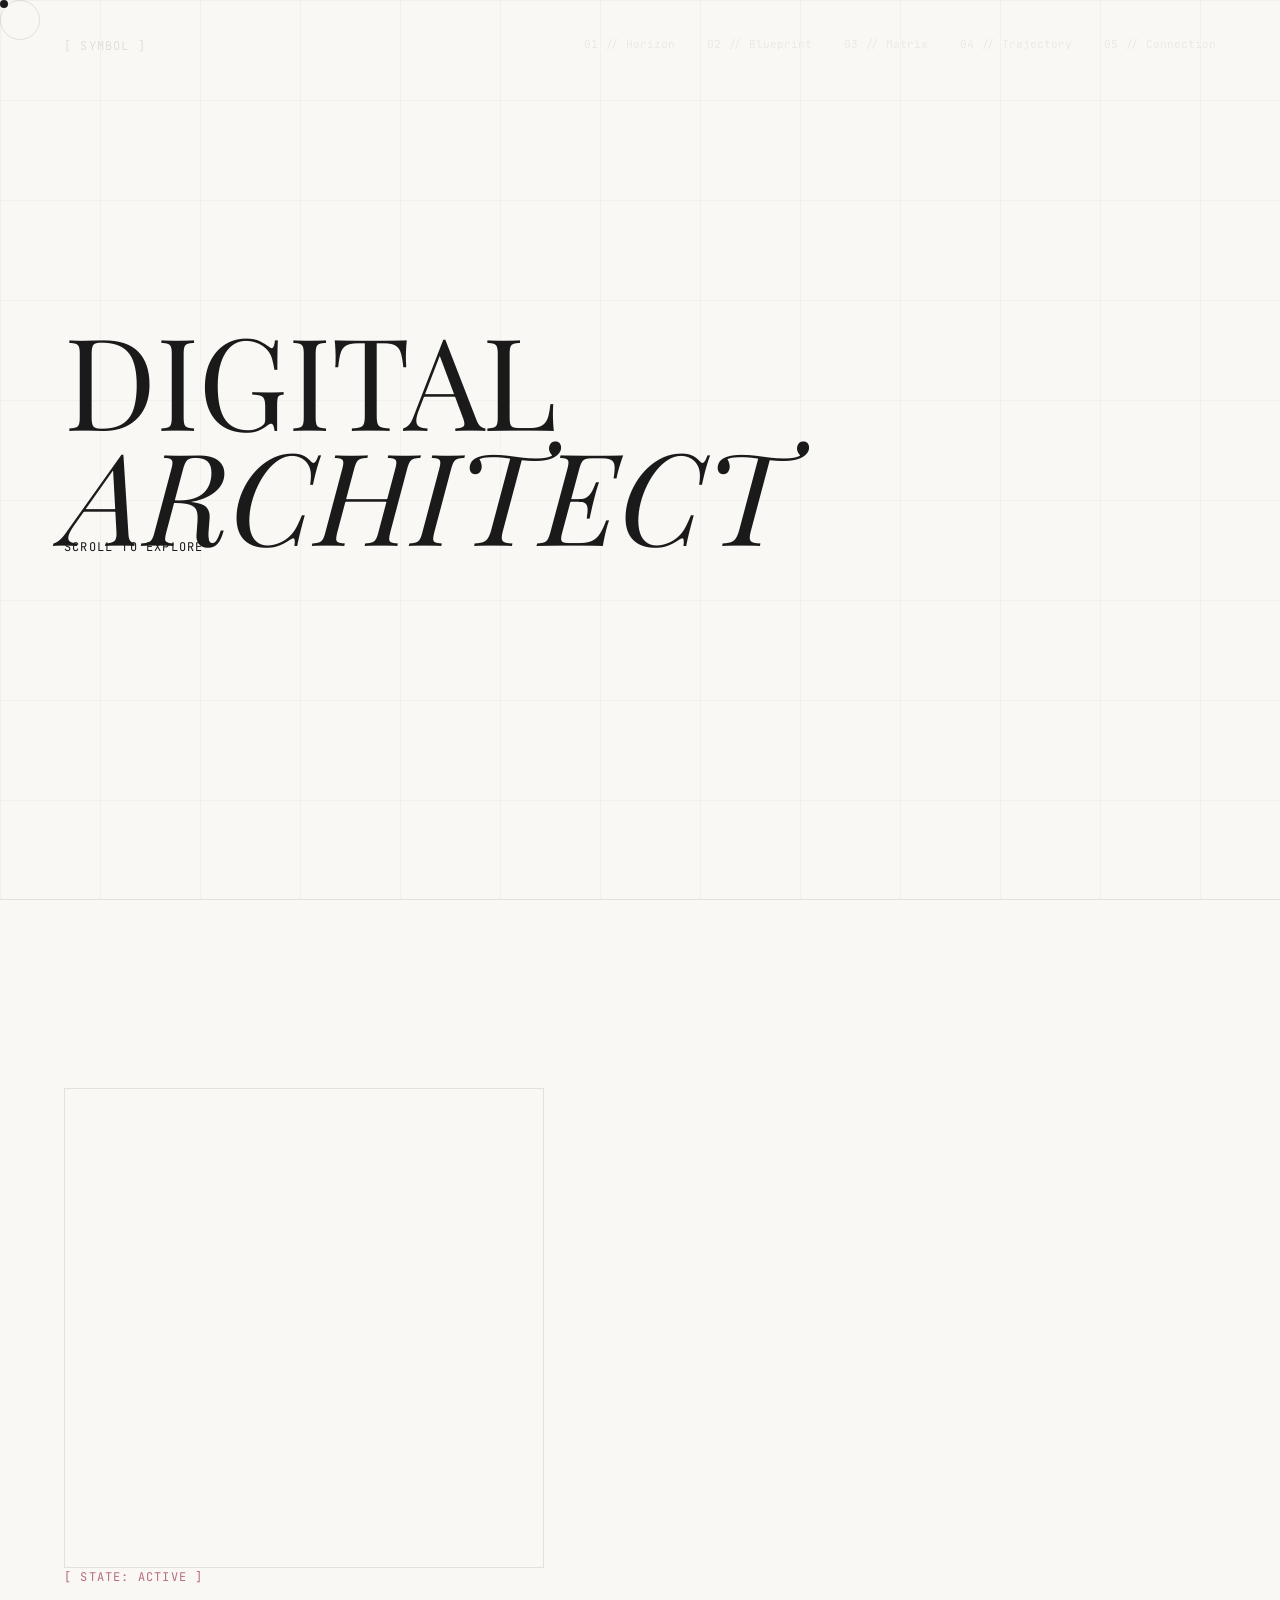
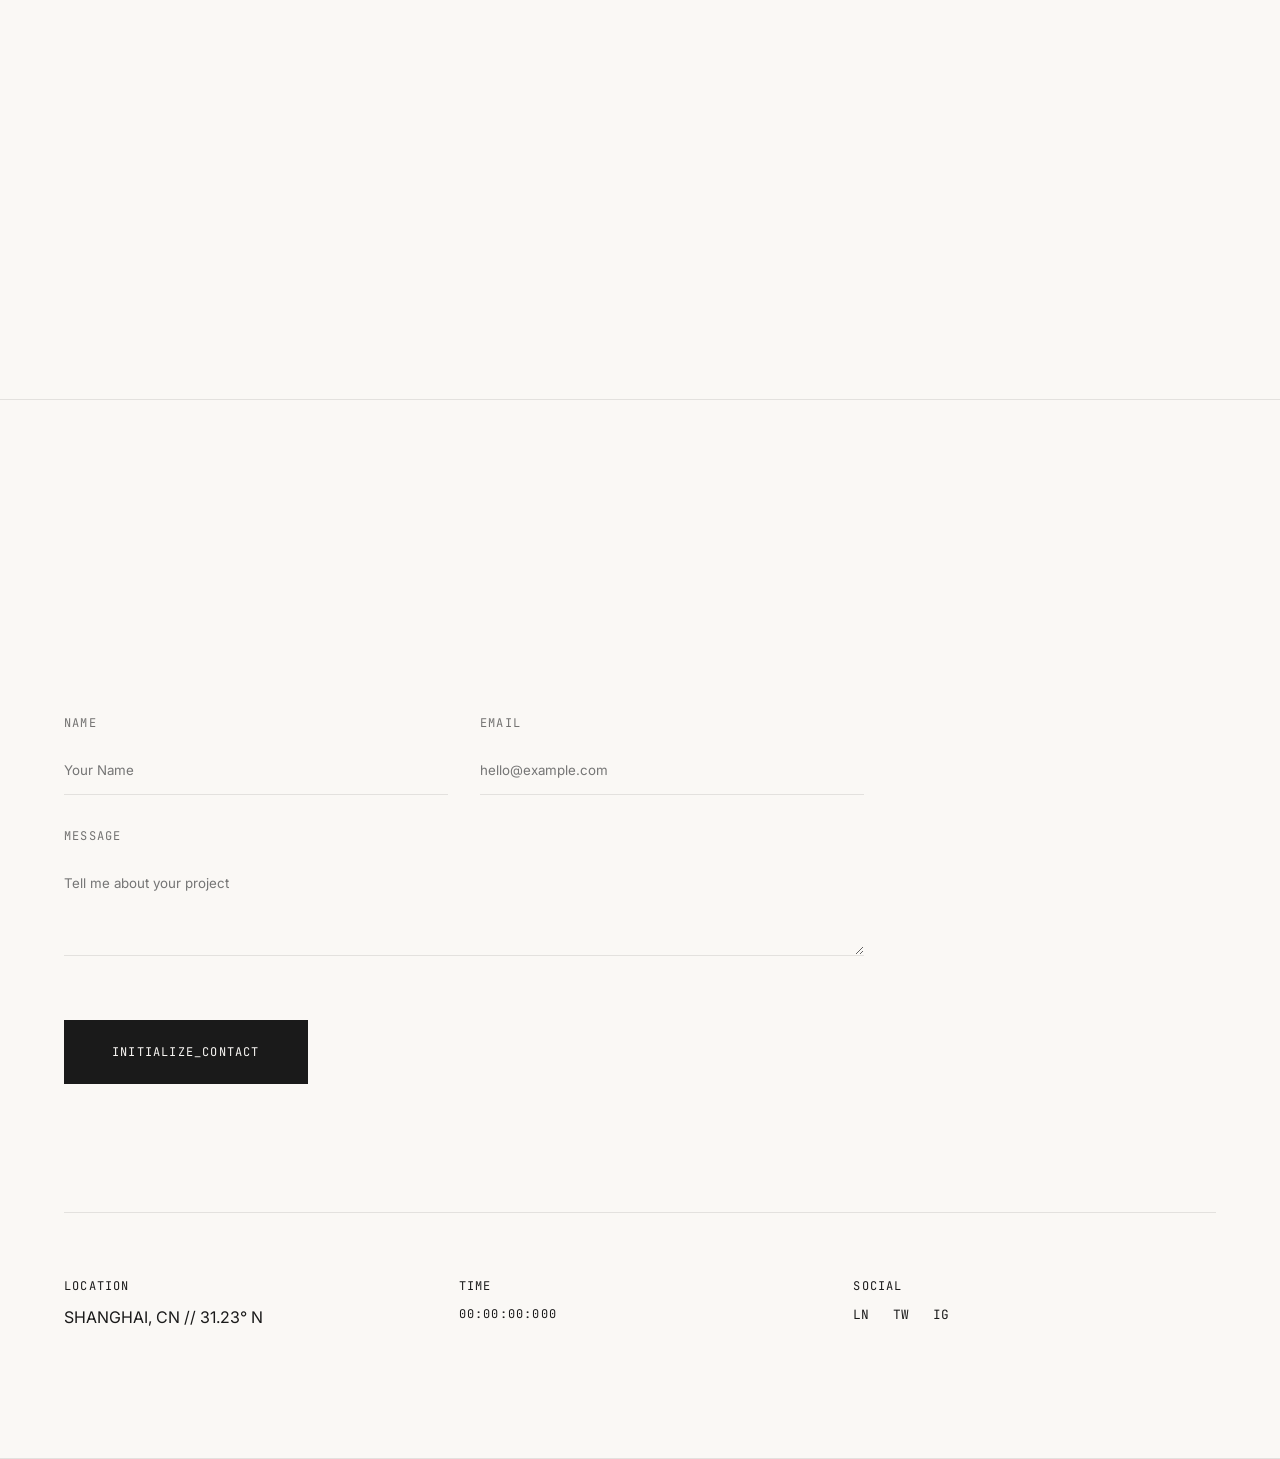
==== index.html @ 0d6e3ebe "Add files via upload" ====
<!DOCTYPE html>
<html lang="en">
<head>
    <meta charset="UTF-8">
    <meta name="viewport" content="width=device-width, initial-scale=1.0">
    <title>Personal Portfolio | Digital Product Services</title>
    <!-- Fonts -->
    <link rel="preconnect" href="https://fonts.googleapis.com">
    <link rel="preconnect" href="https://fonts.gstatic.com" crossorigin>
    <link href="https://fonts.googleapis.com/css2?family=Inter:wght@300;400&family=JetBrains+Mono:wght@300&family=Playfair+Display:ital,wght@0,400;0,700;1,400&display=swap" rel="stylesheet">
    <link rel="stylesheet" href="style.css">
</head>
<body class="loading">
    
    <!-- Custom Cursor -->
    <div class="cursor"></div>
    <div class="cursor-follower"></div>

    <!-- Noise Overlay -->
    <div class="noise"></div>

    <!-- Navigation -->
    <nav class="nav-container">
        <div class="nav-logo">
            <span class="mono">[ SYMBOL ]</span>
        </div>
        <div class="nav-links">
            <a href="#horizon" class="nav-link">01 // Horizon</a>
            <a href="#blueprint" class="nav-link">02 // Blueprint</a>
            <a href="#matrix" class="nav-link">03 // Matrix</a>
            <a href="#trajectory" class="nav-link">04 // Trajectory</a>
            <a href="#connection" class="nav-link">05 // Connection</a>
        </div>
    </nav>

    <main class="scroll-container">
        
        <!-- SECTION 01: THE HORIZON -->
        <section id="horizon" class="section hero">
            <div class="grid-overlay"></div>
            <div class="section-content">
                <div class="tech-tag mono" data-reveal>[ 01 // ORIGIN ]</div>
                <h1 class="hero-title">
                    <span class="line">DIGITAL</span>
                    <span class="line italic">ARCHITECT</span>
                </h1>
                <p class="hero-subtitle mono" data-reveal>Crafting data-driven narratives for a sustainable future.</p>
                <div class="scroll-indicator mono">SCROLL TO EXPLORE</div>
            </div>
            <div class="hero-bg-shapes">
                <svg viewBox="0 0 100 100" class="hero-svg">
                    <circle cx="50" cy="50" r="45" class="draw-path" />
                    <line x1="10" y1="50" x2="90" y2="50" class="draw-path" />
                    <line x1="50" y1="10" x2="50" y2="90" class="draw-path" />
                </svg>
            </div>
        </section>

        <!-- SECTION 02: THE BLUEPRINT -->
        <section id="blueprint" class="section about">
            <div class="section-content split">
                <div class="about-visual">
                    <div class="visual-frame">
                        <svg viewBox="0 0 200 200" class="about-svg">
                            <rect x="20" y="20" width="160" height="160" class="draw-path" />
                            <path d="M20 20 L180 180 M180 20 L20 180" class="draw-path" />
                            <circle cx="100" cy="100" r="40" class="draw-path" />
                        </svg>
                    </div>
                    <div class="tech-tag mono">[ STATE: ACTIVE ]</div>
                </div>
                <div class="about-text">
                    <div class="tech-tag mono" data-reveal>[ 02 // BLUEPRINT ]</div>
                    <h2 class="section-title" data-reveal>A Synthesis of Data & Design.</h2>
                    <p class="section-desc" data-reveal>
                        Bridging the gap between raw information and meaningful impact. 
                        Specializing in digital product strategy, ESG compliance, and data-driven content 
                        that resonates with precision and purpose.
                    </p>
                </div>
            </div>
        </section>

        <!-- SECTION 03: THE MATRIX -->
        <section id="matrix" class="section services">
            <div class="section-content">
                <div class="tech-tag mono" data-reveal>[ 03 // MATRIX ]</div>
                <h2 class="section-title center" data-reveal>Core Capabilities.</h2>
                <div class="service-grid">
                    <div class="service-card" data-reveal>
                        <div class="card-num mono">01.</div>
                        <h3 class="card-title">Data Analytics</h3>
                        <p class="card-desc">Uncovering patterns within complexity to drive informed decision-making and strategic growth.</p>
                        <div class="card-tag mono">#PRECISION</div>
                    </div>
                    <div class="service-card" data-reveal>
                        <div class="card-num mono">02.</div>
                        <h3 class="card-title">ESG Strategy</h3>
                        <p class="card-desc">Integrating environmental, social, and governance frameworks into the core of digital products.</p>
                        <div class="card-tag mono">#IMPACT</div>
                    </div>
                    <div class="service-card" data-reveal>
                        <div class="card-num mono">03.</div>
                        <h3 class="card-title">Content Design</h3>
                        <p class="card-desc">Crafting high-fidelity narratives and critical reviews that bridge technology and human experience.</p>
                        <div class="card-tag mono">#STRATEGY</div>
                    </div>
                </div>
            </div>
        </section>

        <!-- SECTION 04: THE TRAJECTORY -->
        <section id="trajectory" class="section timeline">
            <div class="section-content">
                <div class="tech-tag mono" data-reveal>[ 04 // TRAJECTORY ]</div>
                <h2 class="section-title" data-reveal>Milestones & Growth.</h2>
                <div class="timeline-container">
                    <div class="timeline-line"></div>
                    <div class="timeline-items">
                        <div class="timeline-item" data-reveal>
                            <div class="time mono">2024 — PRESENT</div>
                            <div class="event">Lead Digital Product Strategist</div>
                        </div>
                        <div class="timeline-item" data-reveal>
                            <div class="time mono">2022 — 2023</div>
                            <div class="event">ESG Framework Development</div>
                        </div>
                        <div class="timeline-item" data-reveal>
                            <div class="time mono">2020 — 2022</div>
                            <div class="event">Data Analytics Specialization</div>
                        </div>
                    </div>
                </div>
            </div>
        </section>

        <!-- SECTION 05: THE CONNECTION -->
        <section id="connection" class="section contact">
            <div class="section-content">
                <div class="tech-tag mono" data-reveal>[ 05 // CONNECTION ]</div>
                <h2 class="section-title" data-reveal>Let's interface.</h2>
                <form class="contact-form" onsubmit="return false;">
                    <div class="form-row">
                        <div class="input-group">
                            <label class="mono">NAME</label>
                            <input type="text" placeholder="Your Name">
                        </div>
                        <div class="input-group">
                            <label class="mono">EMAIL</label>
                            <input type="email" placeholder="hello@example.com">
                        </div>
                    </div>
                    <div class="input-group">
                        <label class="mono">MESSAGE</label>
                        <textarea rows="4" placeholder="Tell me about your project"></textarea>
                    </div>
                    <button type="submit" class="submit-btn mono">INITIALIZE_CONTACT</button>
                </form>
                
                <footer class="footer-meta">
                    <div class="meta-item">
                        <span class="mono">LOCATION</span>
                        <span id="loc-data">SHANGHAI, CN // 31.23° N</span>
                    </div>
                    <div class="meta-item">
                        <span class="mono">TIME</span>
                        <span id="time-data" class="mono">00:00:00:000</span>
                    </div>
                    <div class="meta-item">
                        <span class="mono">SOCIAL</span>
                        <div class="social-links">
                            <a href="#">LN</a>
                            <a href="#">TW</a>
                            <a href="#">IG</a>
                        </div>
                    </div>
                </footer>
            </div>
        </section>
    </main>

    <script src="script.js"></script>
</body>
</html>
---- style.css ----
:root {
    --bg-color: #FAF8F5;
    --text-color: #1A1A1A;
    --accent-gold: #D4AF37;
    --accent-blush: #B76E79;
    --line-color: rgba(26, 26, 26, 0.1);
    --grid-color: rgba(26, 26, 26, 0.03);
    
    --font-serif: 'Playfair Display', serif;
    --font-sans: 'Inter', sans-serif;
    --font-mono: 'JetBrains Mono', monospace;
    
    --transition-smooth: all 0.8s cubic-bezier(0.16, 1, 0.3, 1);
}

* {
    margin: 0;
    padding: 0;
    box-sizing: border-box;
    cursor: none; /* Hide default cursor for custom cursor */
}

html {
    scroll-behavior: smooth;
}

body {
    background-color: var(--bg-color);
    color: var(--text-color);
    font-family: var(--font-sans);
    line-height: 1.6;
    overflow-x: hidden;
    -webkit-font-smoothing: antialiased;
}

/* Custom Cursor */
.cursor {
    width: 8px;
    height: 8px;
    background: var(--text-color);
    border-radius: 50%;
    position: fixed;
    pointer-events: none;
    z-index: 9999;
    transition: transform 0.1s ease;
}

.cursor-follower {
    width: 40px;
    height: 40px;
    border: 1px solid var(--line-color);
    border-radius: 50%;
    position: fixed;
    pointer-events: none;
    z-index: 9998;
    transition: transform 0.2s cubic-bezier(0.23, 1, 0.32, 1);
}

/* Noise Overlay */
.noise {
    position: fixed;
    top: 0;
    left: 0;
    width: 100%;
    height: 100%;
    background: url('https://grainy-gradients.vercel.app/noise.svg');
    opacity: 0.05;
    pointer-events: none;
    z-index: 9000;
}

/* Common Styles */
.mono {
    font-family: var(--font-mono);
    font-size: 0.75rem;
    letter-spacing: 0.1em;
    text-transform: uppercase;
}

.italic {
    font-family: var(--font-serif);
    font-style: italic;
}

.tech-tag {
    color: var(--accent-blush);
    margin-bottom: 1.5rem;
    display: block;
}

/* Navigation */
.nav-container {
    position: fixed;
    top: 0;
    width: 100%;
    padding: 2rem 4rem;
    display: flex;
    justify-content: space-between;
    align-items: center;
    z-index: 1000;
    mix-blend-mode: difference; /* Optional tech effect */
}

.nav-links {
    display: flex;
    gap: 2rem;
}

.nav-link {
    text-decoration: none;
    color: var(--text-color);
    font-family: var(--font-mono);
    font-size: 0.7rem;
    transition: var(--transition-smooth);
    opacity: 0.6;
}

.nav-link:hover {
    opacity: 1;
    color: var(--accent-gold);
}

/* Sections */
.section {
    min-height: 100vh;
    padding: 8rem 4rem;
    display: flex;
    align-items: center;
    position: relative;
    border-bottom: 1px solid var(--line-color);
}

.section-content {
    max-width: 1200px;
    width: 100%;
    margin: 0 auto;
    position: relative;
    z-index: 10;
}

.section-title {
    font-family: var(--font-serif);
    font-size: 4.5rem;
    font-weight: 400;
    line-height: 1.1;
    margin-bottom: 2rem;
}

.section-title.center {
    text-align: center;
}

/* Hero Section */
.hero {
    overflow: hidden;
}

.grid-overlay {
    position: absolute;
    top: 0;
    left: 0;
    width: 100%;
    height: 100%;
    background-image: 
        linear-gradient(var(--grid-color) 1px, transparent 1px),
        linear-gradient(90deg, var(--grid-color) 1px, transparent 1px);
    background-size: 100px 100px;
    z-index: 1;
}

.hero-title {
    font-family: var(--font-serif);
    font-size: 10vw;
    font-weight: 400;
    line-height: 0.9;
    display: flex;
    flex-direction: column;
}

.hero-subtitle {
    margin-top: 2rem;
    max-width: 400px;
}

.scroll-indicator {
    position: absolute;
    bottom: 4rem;
    left: 0;
    animation: bounce 2s infinite;
}

@keyframes bounce {
    0%, 20%, 50%, 80%, 100% {transform: translateY(0);}
    40% {transform: translateY(-10px);}
    60% {transform: translateY(-5px);}
}

.hero-bg-shapes {
    position: absolute;
    right: 5%;
    top: 50%;
    transform: translateY(-50%);
    width: 40vw;
    opacity: 0.1;
    pointer-events: none;
}

/* Path Drawing */
.draw-path {
    fill: none;
    stroke: var(--text-color);
    stroke-width: 0.5;
    stroke-dasharray: 1000;
    stroke-dashoffset: 1000;
    transition: stroke-dashoffset 2s ease-in-out;
}

.in-view .draw-path {
    stroke-dashoffset: 0;
}

/* About Section */
.split {
    display: grid;
    grid-template-columns: 1fr 1.2fr;
    gap: 6rem;
    align-items: center;
}

.visual-frame {
    aspect-ratio: 1;
    border: 1px solid var(--line-color);
    padding: 2rem;
    display: flex;
    justify-content: center;
    align-items: center;
}

.section-desc {
    font-size: 1.2rem;
    max-width: 500px;
    color: rgba(26, 26, 26, 0.8);
}

/* Services Grid */
.service-grid {
    display: grid;
    grid-template-columns: repeat(3, 1fr);
    gap: 2rem;
    margin-top: 4rem;
}

.service-card {
    border: 1px solid var(--line-color);
    padding: 3rem 2rem;
    transition: var(--transition-smooth);
    background: rgba(250, 248, 245, 0.5);
    backdrop-filter: blur(0px);
}

.service-card:hover {
    border-color: var(--accent-gold);
    transform: translateY(-10px);
    backdrop-filter: blur(10px);
    background: rgba(250, 248, 245, 0.8);
}

.card-num {
    color: var(--accent-blush);
    margin-bottom: 1rem;
}

.card-title {
    font-family: var(--font-serif);
    font-size: 2rem;
    margin-bottom: 1.5rem;
}

.card-desc {
    font-size: 0.95rem;
    opacity: 0.7;
    margin-bottom: 2rem;
}

/* Timeline */
.timeline-container {
    position: relative;
    padding-left: 2rem;
    margin-top: 4rem;
}

.timeline-line {
    position: absolute;
    left: 0;
    top: 0;
    width: 1px;
    height: 100%;
    background: var(--line-color);
    transform-origin: top;
    transform: scaleY(0);
    transition: transform 1.5s cubic-bezier(0.16, 1, 0.3, 1);
}

.in-view .timeline-line {
    transform: scaleY(1);
}

.timeline-item {
    margin-bottom: 4rem;
    position: relative;
}

.timeline-item::before {
    content: '';
    position: absolute;
    left: -2.3rem;
    top: 0.5rem;
    width: 10px;
    height: 10px;
    background: var(--accent-gold);
    border-radius: 50%;
    transform: scale(0);
    transition: transform 0.5s 1s ease;
}

.in-view .timeline-item::before {
    transform: scale(1);
}

.time {
    color: var(--accent-blush);
    margin-bottom: 0.5rem;
}

.event {
    font-size: 1.5rem;
    font-family: var(--font-serif);
}

/* Contact Form */
.contact-form {
    margin-top: 4rem;
    max-width: 800px;
}

.form-row {
    display: grid;
    grid-template-columns: 1fr 1fr;
    gap: 2rem;
}

.input-group {
    margin-bottom: 2rem;
    display: flex;
    flex-direction: column;
}

.input-group label {
    margin-bottom: 0.8rem;
    opacity: 0.6;
}

.input-group input, 
.input-group textarea {
    background: transparent;
    border: none;
    border-bottom: 1px solid var(--line-color);
    padding: 1rem 0;
    color: var(--text-color);
    font-family: var(--font-sans);
    transition: var(--transition-smooth);
}

.input-group input:focus, 
.input-group textarea:focus {
    outline: none;
    border-color: var(--accent-gold);
}

.submit-btn {
    background: var(--text-color);
    color: var(--bg-color);
    border: none;
    padding: 1.5rem 3rem;
    margin-top: 2rem;
    cursor: none;
    transition: var(--transition-smooth);
}

.submit-btn:hover {
    background: var(--accent-gold);
    transform: translateX(10px);
}

/* Footer Meta */
.footer-meta {
    margin-top: 8rem;
    border-top: 1px solid var(--line-color);
    padding-top: 4rem;
    display: grid;
    grid-template-columns: repeat(3, 1fr);
    gap: 2rem;
}

.meta-item {
    display: flex;
    flex-direction: column;
    gap: 0.5rem;
}

.social-links {
    display: flex;
    gap: 1.5rem;
}

.social-links a {
    text-decoration: none;
    color: var(--text-color);
    font-family: var(--font-mono);
    font-size: 0.8rem;
    transition: var(--accent-blush);
}

/* Reveal Animation */
[data-reveal] {
    opacity: 0;
    transform: translateY(30px);
    transition: opacity 1.2s cubic-bezier(0.16, 1, 0.3, 1), transform 1.2s cubic-bezier(0.16, 1, 0.3, 1);
}

.in-view [data-reveal] {
    opacity: 1;
    transform: translateY(0);
}

/* Mobile Adjustments */
@media (max-width: 768px) {
    .nav-links { display: none; }
    .section-title { font-size: 3rem; }
    .hero-title { font-size: 15vw; }
    .split { grid-template-columns: 1fr; }
    .service-grid { grid-template-columns: 1fr; }
    .form-row { grid-template-columns: 1fr; }
    .footer-meta { grid-template-columns: 1fr; }
    .section { padding: 4rem 2rem; }
}
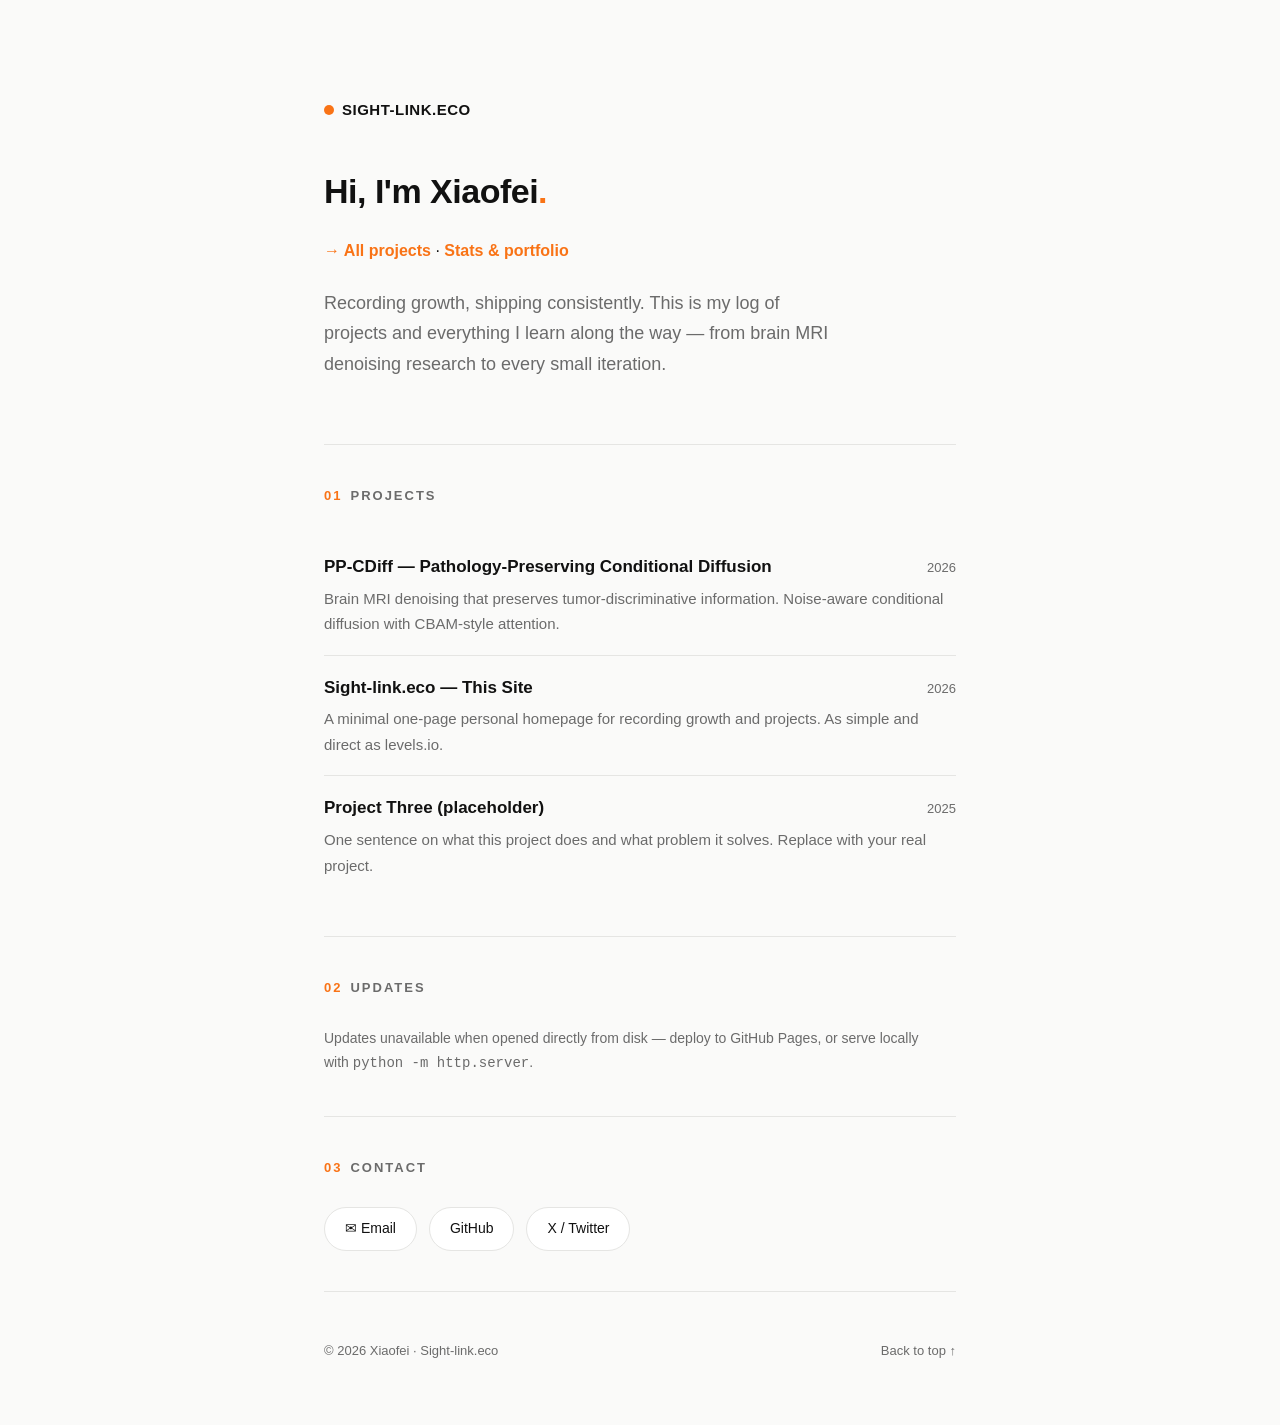
==== commit c9534176: "Add files via upload" ====
--- a/index.html
+++ b/index.html
@@ -1,184 +1,245 @@
-<!DOCTYPE html>
-<html lang="en">
-<head>
-    <meta charset="UTF-8">
-    <meta name="viewport" content="width=device-width, initial-scale=1.0">
-    <title>Personal Portfolio | Digital Product Services</title>
-    <!-- Fonts -->
-    <link rel="preconnect" href="https://fonts.googleapis.com">
-    <link rel="preconnect" href="https://fonts.gstatic.com" crossorigin>
-    <link href="https://fonts.googleapis.com/css2?family=Inter:wght@300;400&family=JetBrains+Mono:wght@300&family=Playfair+Display:ital,wght@0,400;0,700;1,400&display=swap" rel="stylesheet">
-    <link rel="stylesheet" href="style.css">
-</head>
-<body class="loading">
-    
-    <!-- Custom Cursor -->
-    <div class="cursor"></div>
-    <div class="cursor-follower"></div>
-
-    <!-- Noise Overlay -->
-    <div class="noise"></div>
-
-    <!-- Navigation -->
-    <nav class="nav-container">
-        <div class="nav-logo">
-            <span class="mono">[ SYMBOL ]</span>
-        </div>
-        <div class="nav-links">
-            <a href="#horizon" class="nav-link">01 // Horizon</a>
-            <a href="#blueprint" class="nav-link">02 // Blueprint</a>
-            <a href="#matrix" class="nav-link">03 // Matrix</a>
-            <a href="#trajectory" class="nav-link">04 // Trajectory</a>
-            <a href="#connection" class="nav-link">05 // Connection</a>
-        </div>
-    </nav>
-
-    <main class="scroll-container">
-        
-        <!-- SECTION 01: THE HORIZON -->
-        <section id="horizon" class="section hero">
-            <div class="grid-overlay"></div>
-            <div class="section-content">
-                <div class="tech-tag mono" data-reveal>[ 01 // ORIGIN ]</div>
-                <h1 class="hero-title">
-                    <span class="line">DIGITAL</span>
-                    <span class="line italic">ARCHITECT</span>
-                </h1>
-                <p class="hero-subtitle mono" data-reveal>Crafting data-driven narratives for a sustainable future.</p>
-                <div class="scroll-indicator mono">SCROLL TO EXPLORE</div>
-            </div>
-            <div class="hero-bg-shapes">
-                <svg viewBox="0 0 100 100" class="hero-svg">
-                    <circle cx="50" cy="50" r="45" class="draw-path" />
-                    <line x1="10" y1="50" x2="90" y2="50" class="draw-path" />
-                    <line x1="50" y1="10" x2="50" y2="90" class="draw-path" />
-                </svg>
-            </div>
-        </section>
-
-        <!-- SECTION 02: THE BLUEPRINT -->
-        <section id="blueprint" class="section about">
-            <div class="section-content split">
-                <div class="about-visual">
-                    <div class="visual-frame">
-                        <svg viewBox="0 0 200 200" class="about-svg">
-                            <rect x="20" y="20" width="160" height="160" class="draw-path" />
-                            <path d="M20 20 L180 180 M180 20 L20 180" class="draw-path" />
-                            <circle cx="100" cy="100" r="40" class="draw-path" />
-                        </svg>
-                    </div>
-                    <div class="tech-tag mono">[ STATE: ACTIVE ]</div>
-                </div>
-                <div class="about-text">
-                    <div class="tech-tag mono" data-reveal>[ 02 // BLUEPRINT ]</div>
-                    <h2 class="section-title" data-reveal>A Synthesis of Data & Design.</h2>
-                    <p class="section-desc" data-reveal>
-                        Bridging the gap between raw information and meaningful impact. 
-                        Specializing in digital product strategy, ESG compliance, and data-driven content 
-                        that resonates with precision and purpose.
-                    </p>
-                </div>
-            </div>
-        </section>
-
-        <!-- SECTION 03: THE MATRIX -->
-        <section id="matrix" class="section services">
-            <div class="section-content">
-                <div class="tech-tag mono" data-reveal>[ 03 // MATRIX ]</div>
-                <h2 class="section-title center" data-reveal>Core Capabilities.</h2>
-                <div class="service-grid">
-                    <div class="service-card" data-reveal>
-                        <div class="card-num mono">01.</div>
-                        <h3 class="card-title">Data Analytics</h3>
-                        <p class="card-desc">Uncovering patterns within complexity to drive informed decision-making and strategic growth.</p>
-                        <div class="card-tag mono">#PRECISION</div>
-                    </div>
-                    <div class="service-card" data-reveal>
-                        <div class="card-num mono">02.</div>
-                        <h3 class="card-title">ESG Strategy</h3>
-                        <p class="card-desc">Integrating environmental, social, and governance frameworks into the core of digital products.</p>
-                        <div class="card-tag mono">#IMPACT</div>
-                    </div>
-                    <div class="service-card" data-reveal>
-                        <div class="card-num mono">03.</div>
-                        <h3 class="card-title">Content Design</h3>
-                        <p class="card-desc">Crafting high-fidelity narratives and critical reviews that bridge technology and human experience.</p>
-                        <div class="card-tag mono">#STRATEGY</div>
-                    </div>
-                </div>
-            </div>
-        </section>
-
-        <!-- SECTION 04: THE TRAJECTORY -->
-        <section id="trajectory" class="section timeline">
-            <div class="section-content">
-                <div class="tech-tag mono" data-reveal>[ 04 // TRAJECTORY ]</div>
-                <h2 class="section-title" data-reveal>Milestones & Growth.</h2>
-                <div class="timeline-container">
-                    <div class="timeline-line"></div>
-                    <div class="timeline-items">
-                        <div class="timeline-item" data-reveal>
-                            <div class="time mono">2024 — PRESENT</div>
-                            <div class="event">Lead Digital Product Strategist</div>
-                        </div>
-                        <div class="timeline-item" data-reveal>
-                            <div class="time mono">2022 — 2023</div>
-                            <div class="event">ESG Framework Development</div>
-                        </div>
-                        <div class="timeline-item" data-reveal>
-                            <div class="time mono">2020 — 2022</div>
-                            <div class="event">Data Analytics Specialization</div>
-                        </div>
-                    </div>
-                </div>
-            </div>
-        </section>
-
-        <!-- SECTION 05: THE CONNECTION -->
-        <section id="connection" class="section contact">
-            <div class="section-content">
-                <div class="tech-tag mono" data-reveal>[ 05 // CONNECTION ]</div>
-                <h2 class="section-title" data-reveal>Let's interface.</h2>
-                <form class="contact-form" onsubmit="return false;">
-                    <div class="form-row">
-                        <div class="input-group">
-                            <label class="mono">NAME</label>
-                            <input type="text" placeholder="Your Name">
-                        </div>
-                        <div class="input-group">
-                            <label class="mono">EMAIL</label>
-                            <input type="email" placeholder="hello@example.com">
-                        </div>
-                    </div>
-                    <div class="input-group">
-                        <label class="mono">MESSAGE</label>
-                        <textarea rows="4" placeholder="Tell me about your project"></textarea>
-                    </div>
-                    <button type="submit" class="submit-btn mono">INITIALIZE_CONTACT</button>
-                </form>
-                
-                <footer class="footer-meta">
-                    <div class="meta-item">
-                        <span class="mono">LOCATION</span>
-                        <span id="loc-data">SHANGHAI, CN // 31.23° N</span>
-                    </div>
-                    <div class="meta-item">
-                        <span class="mono">TIME</span>
-                        <span id="time-data" class="mono">00:00:00:000</span>
-                    </div>
-                    <div class="meta-item">
-                        <span class="mono">SOCIAL</span>
-                        <div class="social-links">
-                            <a href="#">LN</a>
-                            <a href="#">TW</a>
-                            <a href="#">IG</a>
-                        </div>
-                    </div>
-                </footer>
-            </div>
-        </section>
-    </main>
-
-    <script src="script.js"></script>
-</body>
-</html>+<!DOCTYPE html>
+<html lang="en">
+<head>
+<meta charset="UTF-8">
+<meta name="viewport" content="width=device-width, initial-scale=1.0">
+<title>Sight-link.eco — Xiaofei</title>
+<meta name="description" content="Xiaofei's personal site: recording growth and projects.">
+<style>
+  :root {
+    --bg: #fafaf9;
+    --text: #111111;
+    --muted: #6b6b6b;
+    --accent: #f97316;
+    --border: #e5e5e3;
+    --card: #ffffff;
+  }
+  * { margin: 0; padding: 0; box-sizing: border-box; }
+  html { scroll-behavior: smooth; }
+  body {
+    background: var(--bg);
+    color: var(--text);
+    font-family: -apple-system, BlinkMacSystemFont, "Segoe UI", Roboto, Helvetica, Arial, sans-serif;
+    line-height: 1.7;
+    -webkit-font-smoothing: antialiased;
+  }
+  .wrap { max-width: 680px; margin: 0 auto; padding: 0 24px; }
+
+  /* ---------- Hero ---------- */
+  header { padding: 96px 0 64px; }
+  .logo {
+    display: inline-flex; align-items: center; gap: 8px;
+    font-weight: 700; font-size: 15px; letter-spacing: 0.5px;
+    color: var(--text); text-decoration: none; margin-bottom: 40px;
+  }
+  .logo .dot {
+    width: 10px; height: 10px; border-radius: 50%;
+    background: var(--accent); display: inline-block;
+  }
+  header h1 { font-size: 34px; font-weight: 800; letter-spacing: -0.5px; margin-bottom: 16px; }
+  header h1 .accent { color: var(--accent); }
+  header p.tagline { font-size: 18px; color: var(--muted); max-width: 520px; }
+
+  /* ---------- Sections ---------- */
+  section { padding: 40px 0; border-top: 1px solid var(--border); }
+  h2 {
+    font-size: 13px; font-weight: 700; text-transform: uppercase;
+    letter-spacing: 2px; color: var(--muted); margin-bottom: 28px;
+  }
+  h2 .num { color: var(--accent); margin-right: 8px; }
+
+  /* ---------- Projects ---------- */
+  .project { display: block; padding: 18px 0; border-bottom: 1px solid var(--border); text-decoration: none; }
+  .project:last-child { border-bottom: none; }
+  .project:hover .p-name { color: var(--accent); }
+  .p-row { display: flex; justify-content: space-between; align-items: baseline; gap: 16px; }
+  .p-name { font-size: 17px; font-weight: 600; color: var(--text); transition: color .15s; }
+  .p-year { font-size: 13px; color: var(--muted); white-space: nowrap; }
+  .p-desc { font-size: 15px; color: var(--muted); margin-top: 4px; }
+
+  /* ---------- Growth log ---------- */
+  .log { list-style: none; }
+  .log li { position: relative; padding: 0 0 28px 28px; }
+  .log li::before {
+    content: ""; position: absolute; left: 0; top: 7px;
+    width: 9px; height: 9px; border-radius: 50%;
+    background: var(--accent);
+  }
+  .log li::after {
+    content: ""; position: absolute; left: 4px; top: 20px; bottom: 0;
+    width: 1px; background: var(--border);
+  }
+  .log li:last-child::after { display: none; }
+  .log time { font-size: 13px; color: var(--muted); font-weight: 600; display: block; margin-bottom: 2px; }
+  .log .log-title { font-size: 16px; font-weight: 600; }
+  .log .log-desc { font-size: 15px; color: var(--muted); }
+
+  /* ---------- Updates timeline (levels.io style, grouped by year) ---------- */
+  .updates { max-width: 620px; }
+  .u-year {
+    font-size: 26px; font-weight: 800; letter-spacing: -0.5px;
+    margin: 36px 0 16px; color: var(--text);
+  }
+  .u-year:first-child { margin-top: 0; }
+  .u-item { position: relative; padding: 0 0 26px 26px; }
+  .u-item::before {
+    content: ""; position: absolute; left: 0; top: 7px;
+    width: 9px; height: 9px; border-radius: 50%; background: var(--accent);
+  }
+  .u-item::after {
+    content: ""; position: absolute; left: 4px; top: 20px; bottom: 0;
+    width: 1px; background: var(--border);
+  }
+  .u-item:last-child::after { display: none; }
+  .u-date { font-size: 13px; color: var(--muted); font-weight: 600; display: block; margin-bottom: 2px; }
+  .u-text { font-size: 15px; color: var(--text); }
+  .u-text a { color: var(--accent); }
+  .u-img {
+    display: block; max-width: 360px; width: 100%; border-radius: 10px;
+    margin-top: 10px; border: 1px solid var(--border);
+  }
+  .u-tag {
+    display: inline-block; margin-left: 8px; padding: 1px 8px;
+    font-size: 11px; font-weight: 700; border-radius: 999px;
+    background: #fff7ed; color: var(--accent); vertical-align: 2px;
+  }
+
+  /* ---------- Contact ---------- */
+  .contact-links { display: flex; flex-wrap: wrap; gap: 12px; }
+  .contact-links a {
+    display: inline-block; padding: 9px 20px;
+    border: 1px solid var(--border); border-radius: 999px;
+    background: var(--card); color: var(--text);
+    font-size: 14px; font-weight: 500; text-decoration: none;
+    transition: all .15s;
+  }
+  .contact-links a:hover { border-color: var(--accent); color: var(--accent); }
+
+  /* ---------- Footer ---------- */
+  footer {
+    padding: 48px 0 64px; border-top: 1px solid var(--border);
+    font-size: 13px; color: var(--muted);
+    display: flex; justify-content: space-between; flex-wrap: wrap; gap: 8px;
+  }
+  footer a { color: var(--muted); text-decoration: none; }
+  footer a:hover { color: var(--accent); }
+
+  @media (max-width: 600px) {
+    header { padding: 64px 0 48px; }
+    header h1 { font-size: 28px; }
+    .p-row { flex-direction: column; gap: 2px; }
+  }
+</style>
+</head>
+<body>
+<div class="wrap">
+
+  <header id="top">
+    <a class="logo" href="#top"><span class="dot"></span>SIGHT-LINK.ECO</a>
+    <h1>Hi, I'm Xiaofei<span class="accent">.</span></h1>
+    <p style="margin-bottom: 24px;"><a href="projects.html" style="color: var(--accent); font-weight: 600; text-decoration: none;">→ All projects</a> · <a href="stats.html" style="color: var(--accent); font-weight: 600; text-decoration: none;">Stats &amp; portfolio</a></p>
+    <p class="tagline">
+      Recording growth, shipping consistently. This is my log of projects
+      and everything I learn along the way — from brain MRI denoising
+      research to every small iteration.
+    </p>
+  </header>
+
+  <!-- ================= Projects ================= -->
+  <section id="projects">
+    <h2><span class="num">01</span>Projects</h2>
+
+    <a class="project" href="#" target="_blank" rel="noopener">
+      <div class="p-row">
+        <span class="p-name">PP-CDiff — Pathology-Preserving Conditional Diffusion</span>
+        <span class="p-year">2026</span>
+      </div>
+      <p class="p-desc">Brain MRI denoising that preserves tumor-discriminative information. Noise-aware conditional diffusion with CBAM-style attention.</p>
+    </a>
+
+    <a class="project" href="#" target="_blank" rel="noopener">
+      <div class="p-row">
+        <span class="p-name">Sight-link.eco — This Site</span>
+        <span class="p-year">2026</span>
+      </div>
+      <p class="p-desc">A minimal one-page personal homepage for recording growth and projects. As simple and direct as levels.io.</p>
+    </a>
+
+    <a class="project" href="#" target="_blank" rel="noopener">
+      <div class="p-row">
+        <span class="p-name">Project Three (placeholder)</span>
+        <span class="p-year">2025</span>
+      </div>
+      <p class="p-desc">One sentence on what this project does and what problem it solves. Replace with your real project.</p>
+    </a>
+  </section>
+
+  <!-- ================= Updates timeline (auto-rendered from updates.json) ================= -->
+  <section id="updates">
+    <h2><span class="num">02</span>Updates</h2>
+    <div class="updates" id="updates-list"><div style="color: var(--muted); font-size: 14px;">Loading updates…</div></div>
+  </section>
+
+  <!-- ================= Contact ================= -->
+  <section id="contact">
+    <h2><span class="num">03</span>Contact</h2>
+    <div class="contact-links">
+      <a href="mailto:you@example.com">✉ Email</a>
+      <a href="https://github.com/sight-link" target="_blank" rel="noopener">GitHub</a>
+      <a href="https://x.com/yourname" target="_blank" rel="noopener">X / Twitter</a>
+    </div>
+  </section>
+
+  <footer>
+    <span>© 2026 Xiaofei · Sight-link.eco</span>
+    <a href="#top">Back to top ↑</a>
+  </footer>
+
+</div>
+
+<script>
+  // Updates timeline: rendered from updates.json, grouped by year (levels.io style).
+  // To post a new update, add one entry to updates.json — nothing else to touch.
+  async function loadUpdates() {
+    const el = document.getElementById("updates-list");
+    try {
+      const res = await fetch("updates.json");
+      if (!res.ok) throw new Error(res.status);
+      const items = await res.json();
+      if (!Array.isArray(items) || !items.length) {
+        el.textContent = "No updates yet.";
+        return;
+      }
+      items.sort((a, b) => b.date.localeCompare(a.date));
+
+      const esc = s => String(s).replace(/[&<>"]/g,
+        c => ({ "&": "&amp;", "<": "&lt;", ">": "&gt;", '"': "&quot;" }[c]));
+      const MONTHS = ["Jan","Feb","Mar","Apr","May","Jun","Jul","Aug","Sep","Oct","Nov","Dec"];
+      const fmtDate = d => {
+        const [y, m, day] = d.split("-");
+        return `${MONTHS[+m - 1]} ${+day}, ${y}`;
+      };
+
+      let html = "", year = "";
+      for (const it of items) {
+        const y = it.date.slice(0, 4);
+        if (y !== year) { year = y; html += `<div class="u-year">${y}</div>`; }
+        const text = it.link
+          ? esc(it.text).replace(/\[link\]/, `<a href="${esc(it.link)}" target="_blank" rel="noopener">link&nbsp;↗</a>`)
+          : esc(it.text);
+        html += `
+          <div class="u-item">
+            <span class="u-date">${fmtDate(it.date)}${it.tag ? `<span class="u-tag">${esc(it.tag)}</span>` : ""}</span>
+            <div class="u-text">${text}</div>
+            ${it.image ? `<img class="u-img" src="${esc(it.image)}" alt="update image" loading="lazy">` : ""}
+          </div>`;
+      }
+      el.innerHTML = html;
+    } catch (e) {
+      el.innerHTML = '<div style="color: var(--muted); font-size: 14px;">Updates unavailable when opened directly from disk — deploy to GitHub Pages, or serve locally with <code>python -m http.server</code>.</div>';
+    }
+  }
+  loadUpdates();
+</script>
+</body>
+</html>
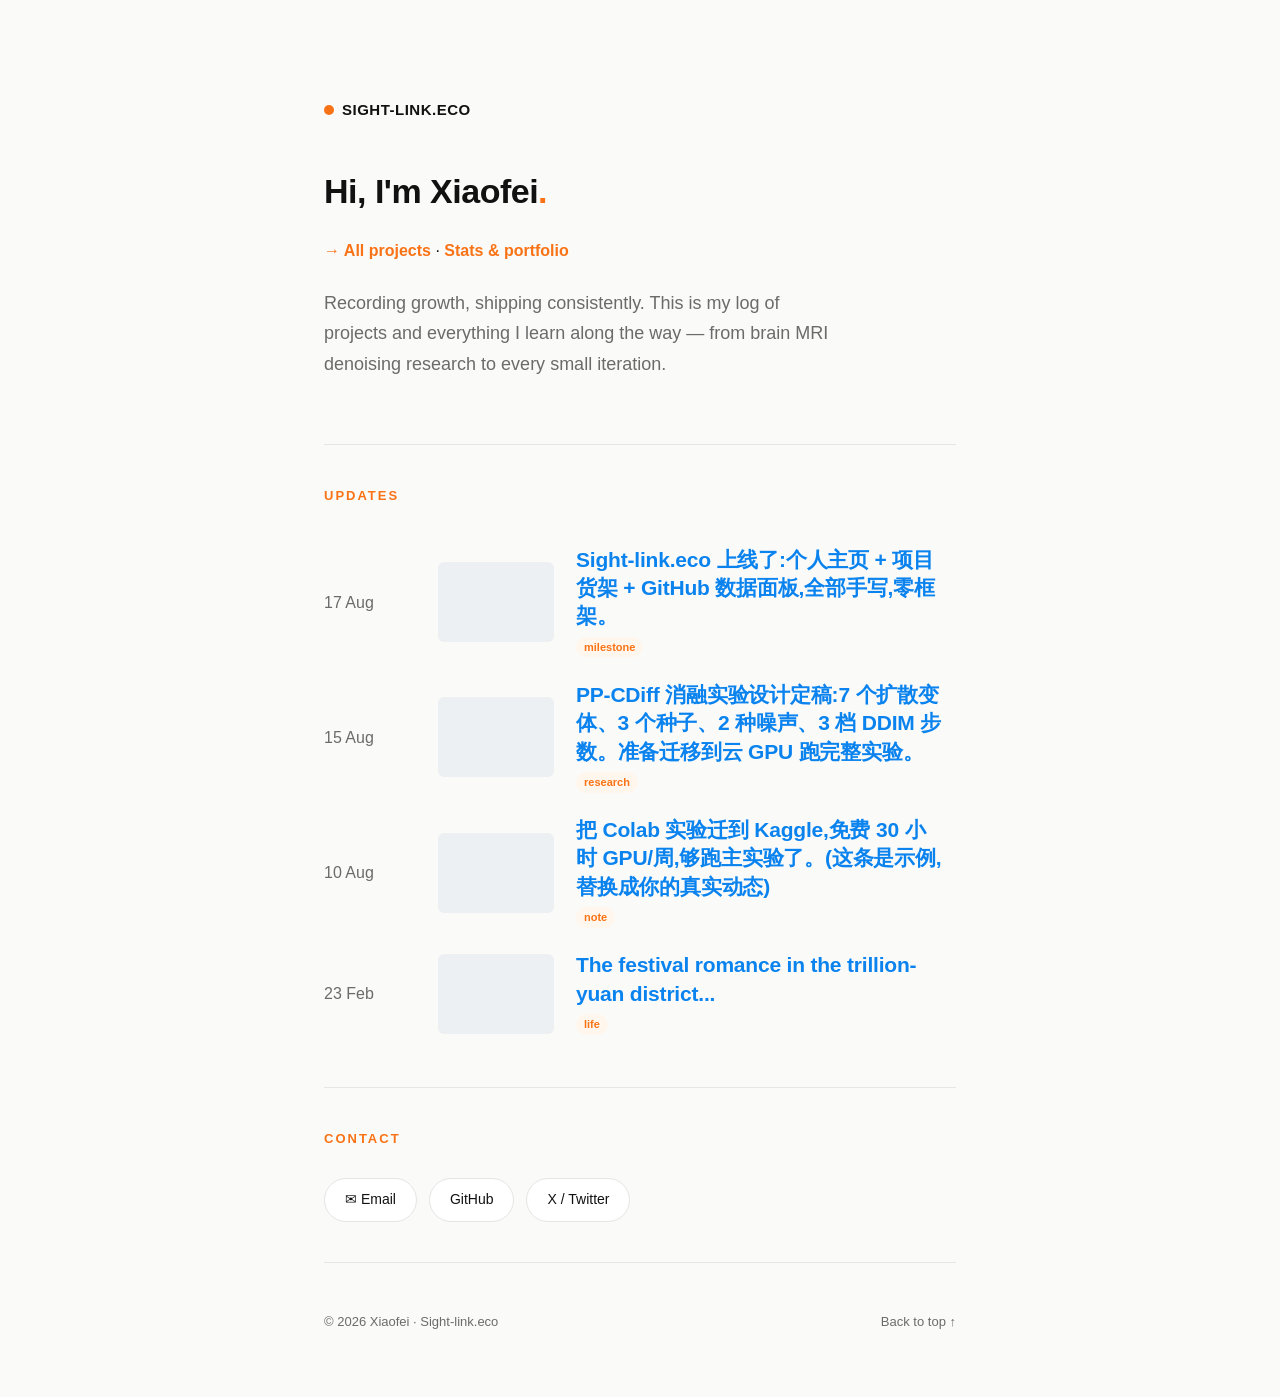
==== commit 84a572d5: "Update index.html" ====
--- a/index.html
+++ b/index.html
@@ -1,7 +1,7 @@
 <!DOCTYPE html>
-<html lang="en">
-<head>
-<meta charset="UTF-8">
+<!-- saved from url=(0042)file:///C:/Users/huawei/Desktop/index.html -->
+<html lang="en"><head><meta http-equiv="Content-Type" content="text/html; charset=UTF-8">
+
 <meta name="viewport" content="width=device-width, initial-scale=1.0">
 <title>Sight-link.eco — Xiaofei</title>
 <meta name="description" content="Xiaofei's personal site: recording growth and projects.">
@@ -13,6 +13,7 @@
     --accent: #f97316;
     --border: #e5e5e3;
     --card: #ffffff;
+    --post-link: #0b83ee;
   }
   * { margin: 0; padding: 0; box-sizing: border-box; }
   html { scroll-behavior: smooth; }
@@ -48,60 +49,32 @@
   }
   h2 .num { color: var(--accent); margin-right: 8px; }
 
-  /* ---------- Projects ---------- */
-  .project { display: block; padding: 18px 0; border-bottom: 1px solid var(--border); text-decoration: none; }
-  .project:last-child { border-bottom: none; }
-  .project:hover .p-name { color: var(--accent); }
-  .p-row { display: flex; justify-content: space-between; align-items: baseline; gap: 16px; }
-  .p-name { font-size: 17px; font-weight: 600; color: var(--text); transition: color .15s; }
-  .p-year { font-size: 13px; color: var(--muted); white-space: nowrap; }
-  .p-desc { font-size: 15px; color: var(--muted); margin-top: 4px; }
-
-  /* ---------- Growth log ---------- */
-  .log { list-style: none; }
-  .log li { position: relative; padding: 0 0 28px 28px; }
-  .log li::before {
-    content: ""; position: absolute; left: 0; top: 7px;
-    width: 9px; height: 9px; border-radius: 50%;
-    background: var(--accent);
-  }
-  .log li::after {
-    content: ""; position: absolute; left: 4px; top: 20px; bottom: 0;
-    width: 1px; background: var(--border);
-  }
-  .log li:last-child::after { display: none; }
-  .log time { font-size: 13px; color: var(--muted); font-weight: 600; display: block; margin-bottom: 2px; }
-  .log .log-title { font-size: 16px; font-weight: 600; }
-  .log .log-desc { font-size: 15px; color: var(--muted); }
-
-  /* ---------- Updates timeline (levels.io style, grouped by year) ---------- */
-  .updates { max-width: 620px; }
-  .u-year {
-    font-size: 26px; font-weight: 800; letter-spacing: -0.5px;
-    margin: 36px 0 16px; color: var(--text);
-  }
-  .u-year:first-child { margin-top: 0; }
-  .u-item { position: relative; padding: 0 0 26px 26px; }
-  .u-item::before {
-    content: ""; position: absolute; left: 0; top: 7px;
-    width: 9px; height: 9px; border-radius: 50%; background: var(--accent);
-  }
-  .u-item::after {
-    content: ""; position: absolute; left: 4px; top: 20px; bottom: 0;
-    width: 1px; background: var(--border);
-  }
-  .u-item:last-child::after { display: none; }
-  .u-date { font-size: 13px; color: var(--muted); font-weight: 600; display: block; margin-bottom: 2px; }
-  .u-text { font-size: 15px; color: var(--text); }
-  .u-text a { color: var(--accent); }
-  .u-img {
-    display: block; max-width: 360px; width: 100%; border-radius: 10px;
-    margin-top: 10px; border: 1px solid var(--border);
-  }
-  .u-tag {
-    display: inline-block; margin-left: 8px; padding: 1px 8px;
+  /* ---------- Posts (levels.io style: date | thumbnail | title) ---------- */
+  .posts { max-width: 620px; }
+  .post {
+    display: grid;
+    grid-template-columns: 92px 116px minmax(0, 1fr);
+    align-items: center;
+    gap: 22px;
+    padding: 11px 0;
+  }
+  .post-date { font-size: 16px; color: var(--muted); white-space: nowrap; }
+  .post-thumb {
+    display: block; width: 116px; height: 80px;
+    border-radius: 6px; object-fit: cover;
+    background: #edf0f2; border: 1px solid var(--border);
+  }
+  .post-thumb.placeholder { border-color: transparent; }
+  .post-title {
+    display: block; font-size: 21px; font-weight: 700; line-height: 1.35;
+    letter-spacing: -0.2px; color: var(--post-link);
+    text-decoration: none; overflow-wrap: anywhere;
+  }
+  a.post-title:hover { text-decoration: underline; }
+  .post-tag {
+    display: inline-block; margin-top: 6px; padding: 1px 8px;
     font-size: 11px; font-weight: 700; border-radius: 999px;
-    background: #fff7ed; color: var(--accent); vertical-align: 2px;
+    background: #fff7ed; color: var(--accent);
   }
 
   /* ---------- Contact ---------- */
@@ -127,7 +100,10 @@
   @media (max-width: 600px) {
     header { padding: 64px 0 48px; }
     header h1 { font-size: 28px; }
-    .p-row { flex-direction: column; gap: 2px; }
+    .post { grid-template-columns: 68px 76px minmax(0, 1fr); gap: 12px; }
+    .post-date { font-size: 13px; }
+    .post-thumb { width: 76px; height: 58px; }
+    .post-title { font-size: 17px; }
   }
 </style>
 </head>
@@ -135,9 +111,9 @@
 <div class="wrap">
 
   <header id="top">
-    <a class="logo" href="#top"><span class="dot"></span>SIGHT-LINK.ECO</a>
+    <a class="logo" href="file:///C:/Users/huawei/Desktop/index.html#top"><span class="dot"></span>SIGHT-LINK.ECO</a>
     <h1>Hi, I'm Xiaofei<span class="accent">.</span></h1>
-    <p style="margin-bottom: 24px;"><a href="projects.html" style="color: var(--accent); font-weight: 600; text-decoration: none;">→ All projects</a> · <a href="stats.html" style="color: var(--accent); font-weight: 600; text-decoration: none;">Stats &amp; portfolio</a></p>
+    <p style="margin-bottom: 24px;"><a href="file:///C:/Users/huawei/Desktop/projects.html" style="color: var(--accent); font-weight: 600; text-decoration: none;">→ All projects</a> · <a href="file:///C:/Users/huawei/Desktop/stats.html" style="color: var(--accent); font-weight: 600; text-decoration: none;">Stats &amp; portfolio</a></p>
     <p class="tagline">
       Recording growth, shipping consistently. This is my log of projects
       and everything I learn along the way — from brain MRI denoising
@@ -145,44 +121,35 @@
     </p>
   </header>
 
-  <!-- ================= Projects ================= -->
-  <section id="projects">
-    <h2><span class="num">01</span>Projects</h2>
-
-    <a class="project" href="#" target="_blank" rel="noopener">
-      <div class="p-row">
-        <span class="p-name">PP-CDiff — Pathology-Preserving Conditional Diffusion</span>
-        <span class="p-year">2026</span>
-      </div>
-      <p class="p-desc">Brain MRI denoising that preserves tumor-discriminative information. Noise-aware conditional diffusion with CBAM-style attention.</p>
-    </a>
-
-    <a class="project" href="#" target="_blank" rel="noopener">
-      <div class="p-row">
-        <span class="p-name">Sight-link.eco — This Site</span>
-        <span class="p-year">2026</span>
-      </div>
-      <p class="p-desc">A minimal one-page personal homepage for recording growth and projects. As simple and direct as levels.io.</p>
-    </a>
-
-    <a class="project" href="#" target="_blank" rel="noopener">
-      <div class="p-row">
-        <span class="p-name">Project Three (placeholder)</span>
-        <span class="p-year">2025</span>
-      </div>
-      <p class="p-desc">One sentence on what this project does and what problem it solves. Replace with your real project.</p>
-    </a>
-  </section>
-
-  <!-- ================= Updates timeline (auto-rendered from updates.json) ================= -->
-  <section id="updates">
-    <h2><span class="num">02</span>Updates</h2>
-    <div class="updates" id="updates-list"><div style="color: var(--muted); font-size: 14px;">Loading updates…</div></div>
+  <!-- ================= Posts (blog list) ================= -->
+  <section id="posts">
+    <h2><span class="num">UPDATES</span></h2>
+    <div class="posts" id="posts-list">
+        <div class="post">
+          <span class="post-date">17 Aug</span>
+          <span class="post-thumb placeholder" aria-hidden="true"></span>
+          <div><span class="post-title">Sight-link.eco 上线了:个人主页 + 项目货架 + GitHub 数据面板,全部手写,零框架。</span><div><span class="post-tag">milestone</span></div></div>
+        </div>
+        <div class="post">
+          <span class="post-date">15 Aug</span>
+          <span class="post-thumb placeholder" aria-hidden="true"></span>
+          <div><span class="post-title">PP-CDiff 消融实验设计定稿:7 个扩散变体、3 个种子、2 种噪声、3 档 DDIM 步数。准备迁移到云 GPU 跑完整实验。</span><div><span class="post-tag">research</span></div></div>
+        </div>
+        <div class="post">
+          <span class="post-date">10 Aug</span>
+          <span class="post-thumb placeholder" aria-hidden="true"></span>
+          <div><span class="post-title">把 Colab 实验迁到 Kaggle,免费 30 小时 GPU/周,够跑主实验了。(这条是示例,替换成你的真实动态)</span><div><span class="post-tag">note</span></div></div>
+        </div>
+        <div class="post">
+          <span class="post-date">23 Feb</span>
+          <span class="post-thumb placeholder" aria-hidden="true"></span>
+          <div><span class="post-title">The festival romance in the trillion-yuan district...</span><div><span class="post-tag">life</span></div></div>
+        </div></div>
   </section>
 
   <!-- ================= Contact ================= -->
   <section id="contact">
-    <h2><span class="num">03</span>Contact</h2>
+    <h2><span class="num">CONTACT</span></h2>
     <div class="contact-links">
       <a href="mailto:you@example.com">✉ Email</a>
       <a href="https://github.com/sight-link" target="_blank" rel="noopener">GitHub</a>
@@ -192,54 +159,108 @@
 
   <footer>
     <span>© 2026 Xiaofei · Sight-link.eco</span>
-    <a href="#top">Back to top ↑</a>
+    <a href="file:///C:/Users/huawei/Desktop/index.html#top">Back to top ↑</a>
   </footer>
 
 </div>
 
 <script>
-  // Updates timeline: rendered from updates.json, grouped by year (levels.io style).
-  // To post a new update, add one entry to updates.json — nothing else to touch.
-  async function loadUpdates() {
-    const el = document.getElementById("updates-list");
+  // Blog posts. Preferred source: updates.json (edit that file to add a post).
+  // When the page is opened directly from disk (file://), fetch is blocked by the
+  // browser, so we fall back to this inline copy — the list and images still show.
+  const FALLBACK_POSTS = [
+    {
+      "date": "2026-08-17",
+      "text": "Sight-link.eco 上线了:个人主页 + 项目货架 + GitHub 数据面板,全部手写,零框架。",
+      "image": "",
+      "link": "",
+      "tag": "milestone"
+    },
+    {
+      "date": "2026-08-15",
+      "text": "PP-CDiff 消融实验设计定稿:7 个扩散变体、3 个种子、2 种噪声、3 档 DDIM 步数。准备迁移到云 GPU 跑完整实验。",
+      "image": "",
+      "link": "",
+      "tag": "research"
+    },
+    {
+      "date": "2026-08-10",
+      "text": "把 Colab 实验迁到 Kaggle,免费 30 小时 GPU/周,够跑主实验了。(这条是示例,替换成你的真实动态)",
+      "image": "",
+      "link": "",
+      "tag": "note"
+    },
+    {
+      "date": "2026-02-23",
+      "text": "The festival romance in the trillion-yuan district...",
+      "image": "images/moment-260223.jpg.jpg",
+      "link": "",
+      "tag": "life"
+    }
+  ];
+
+  const esc = s => String(s ?? "").replace(/[&<>"]/g,
+    c => ({ "&": "&amp;", "<": "&lt;", ">": "&gt;", '"': "&quot;" }[c]));
+  const MONTHS = ["Jan","Feb","Mar","Apr","May","Jun","Jul","Aug","Sep","Oct","Nov","Dec"];
+
+  function fmtDate(d) {
+    const [y, m, day] = String(d).split("-");
+    const thisYear = String(new Date().getFullYear());
+    return `${+day} ${MONTHS[+m - 1]}${y === thisYear ? "" : " '" + y.slice(2)}`;
+  }
+
+  // Tolerate an old typo where the image path was used as a JSON key instead of "image".
+  function imageOf(it) {
+    if (it.image) return it.image;
+    const stray = Object.keys(it).find(k => /^images?\//i.test(k));
+    return stray || "";
+  }
+
+  function renderPosts(items) {
+    const el = document.getElementById("posts-list");
+    const list = items.slice().sort((a, b) => String(b.date).localeCompare(String(a.date)));
+
+    el.innerHTML = list.map(it => {
+      const image = imageOf(it);
+      const thumb = image
+        ? `<img class="post-thumb" src="${esc(image)}" alt="${esc(it.text)}" loading="lazy">`
+        : `<span class="post-thumb placeholder" aria-hidden="true"></span>`;
+      const title = it.link
+        ? `<a class="post-title" href="${esc(it.link)}" target="_blank" rel="noopener">${esc(it.text)}</a>`
+        : `<span class="post-title">${esc(it.text)}</span>`;
+      const tag = it.tag ? `<span class="post-tag">${esc(it.tag)}</span>` : "";
+      return `
+        <div class="post">
+          <span class="post-date">${fmtDate(it.date)}</span>
+          ${thumb}
+          <div>${title}${tag ? `<div>${tag}</div>` : ""}</div>
+        </div>`;
+    }).join("");
+
+    // A missing/broken image file should degrade to the same grey placeholder.
+    el.querySelectorAll("img.post-thumb").forEach(img => {
+      img.addEventListener("error", () => {
+        const span = document.createElement("span");
+        span.className = "post-thumb placeholder";
+        span.setAttribute("aria-hidden", "true");
+        img.replaceWith(span);
+      });
+    });
+  }
+
+  async function loadPosts() {
     try {
       const res = await fetch("updates.json");
       if (!res.ok) throw new Error(res.status);
-      const items = await res.json();
-      if (!Array.isArray(items) || !items.length) {
-        el.textContent = "No updates yet.";
-        return;
-      }
-      items.sort((a, b) => b.date.localeCompare(a.date));
-
-      const esc = s => String(s).replace(/[&<>"]/g,
-        c => ({ "&": "&amp;", "<": "&lt;", ">": "&gt;", '"': "&quot;" }[c]));
-      const MONTHS = ["Jan","Feb","Mar","Apr","May","Jun","Jul","Aug","Sep","Oct","Nov","Dec"];
-      const fmtDate = d => {
-        const [y, m, day] = d.split("-");
-        return `${MONTHS[+m - 1]} ${+day}, ${y}`;
-      };
-
-      let html = "", year = "";
-      for (const it of items) {
-        const y = it.date.slice(0, 4);
-        if (y !== year) { year = y; html += `<div class="u-year">${y}</div>`; }
-        const text = it.link
-          ? esc(it.text).replace(/\[link\]/, `<a href="${esc(it.link)}" target="_blank" rel="noopener">link&nbsp;↗</a>`)
-          : esc(it.text);
-        html += `
-          <div class="u-item">
-            <span class="u-date">${fmtDate(it.date)}${it.tag ? `<span class="u-tag">${esc(it.tag)}</span>` : ""}</span>
-            <div class="u-text">${text}</div>
-            ${it.image ? `<img class="u-img" src="${esc(it.image)}" alt="update image" loading="lazy">` : ""}
-          </div>`;
-      }
-      el.innerHTML = html;
+      const data = await res.json();
+      if (!Array.isArray(data) || !data.length) throw new Error("empty");
+      renderPosts(data);
     } catch (e) {
-      el.innerHTML = '<div style="color: var(--muted); font-size: 14px;">Updates unavailable when opened directly from disk — deploy to GitHub Pages, or serve locally with <code>python -m http.server</code>.</div>';
+      renderPosts(FALLBACK_POSTS);
     }
   }
-  loadUpdates();
+  loadPosts();
 </script>
-</body>
-</html>
+
+
+</body></html>
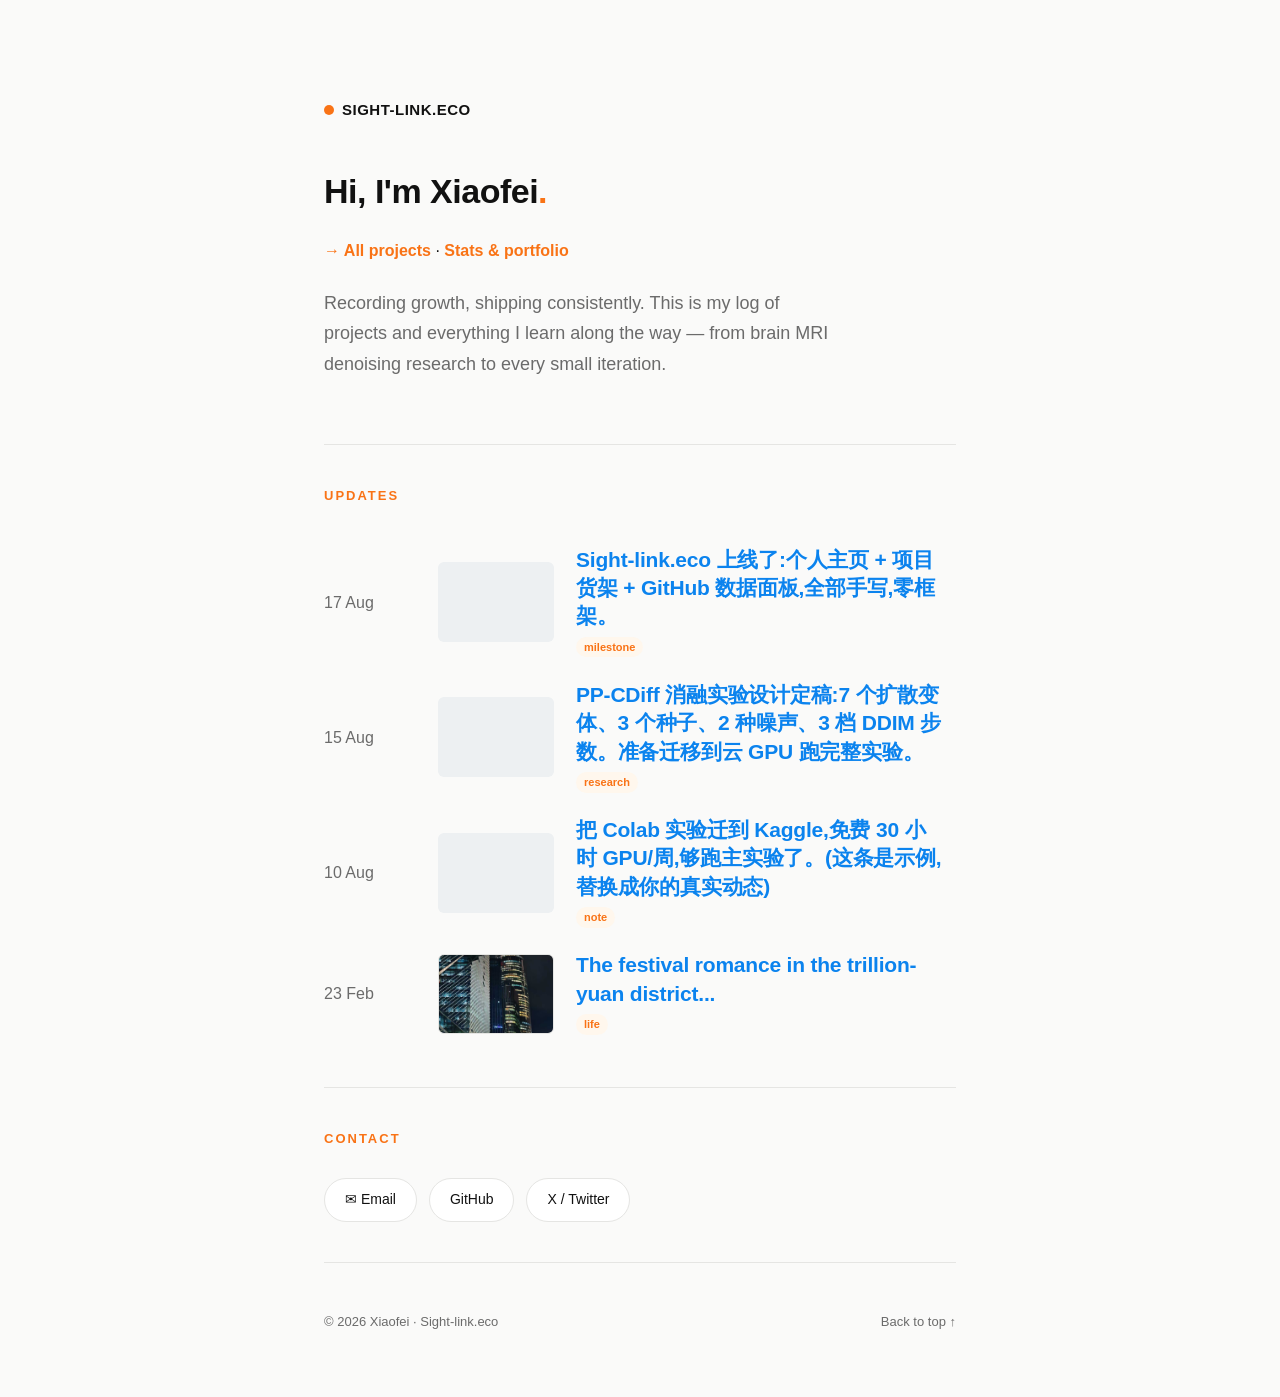
==== commit c740f23d: "Update index.html" ====
--- a/index.html
+++ b/index.html
@@ -193,7 +193,7 @@
     {
       "date": "2026-02-23",
       "text": "The festival romance in the trillion-yuan district...",
-      "image": "images/moment-260223.jpg.jpg",
+      "image": "images/moment-260223.jpg",
       "link": "",
       "tag": "life"
     }
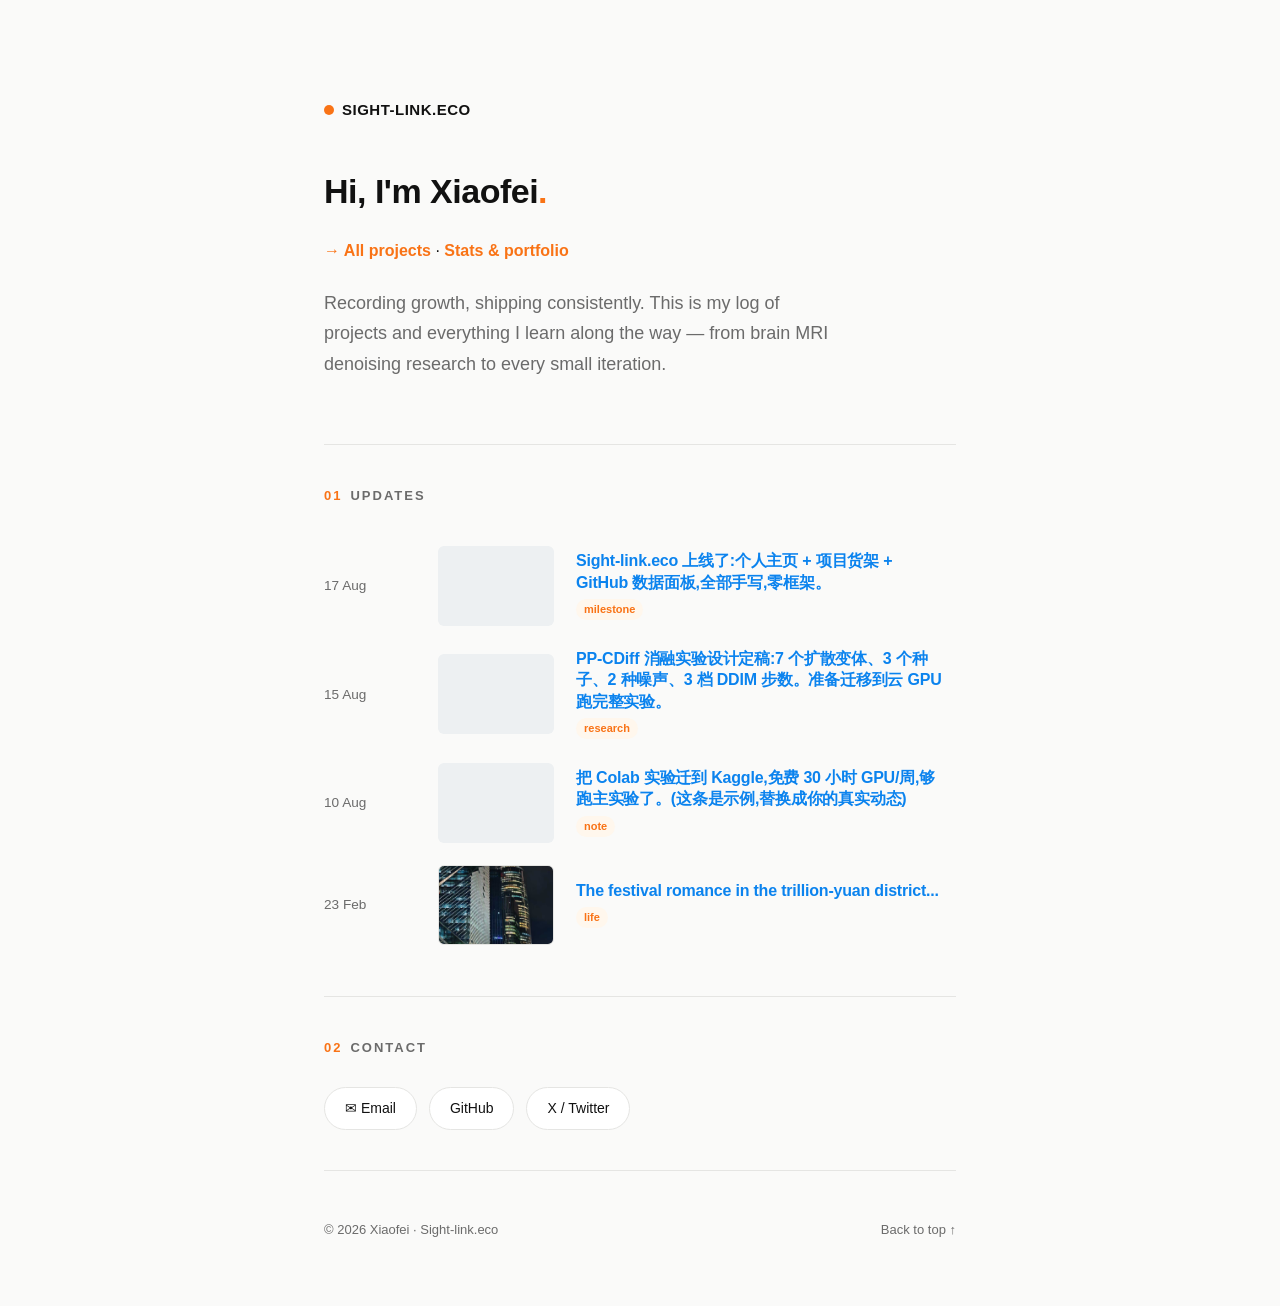
==== commit 757927a3: "Add files via upload" ====
--- a/index.html
+++ b/index.html
@@ -1,7 +1,7 @@
 <!DOCTYPE html>
-<!-- saved from url=(0042)file:///C:/Users/huawei/Desktop/index.html -->
-<html lang="en"><head><meta http-equiv="Content-Type" content="text/html; charset=UTF-8">
-
+<html lang="en">
+<head>
+<meta charset="UTF-8">
 <meta name="viewport" content="width=device-width, initial-scale=1.0">
 <title>Sight-link.eco — Xiaofei</title>
 <meta name="description" content="Xiaofei's personal site: recording growth and projects.">
@@ -58,7 +58,7 @@
     gap: 22px;
     padding: 11px 0;
   }
-  .post-date { font-size: 16px; color: var(--muted); white-space: nowrap; }
+  .post-date { font-size: 13.6px; color: var(--muted); white-space: nowrap; }
   .post-thumb {
     display: block; width: 116px; height: 80px;
     border-radius: 6px; object-fit: cover;
@@ -66,7 +66,7 @@
   }
   .post-thumb.placeholder { border-color: transparent; }
   .post-title {
-    display: block; font-size: 21px; font-weight: 700; line-height: 1.35;
+    display: block; font-size: 16px; font-weight: 700; line-height: 1.35;
     letter-spacing: -0.2px; color: var(--post-link);
     text-decoration: none; overflow-wrap: anywhere;
   }
@@ -101,9 +101,9 @@
     header { padding: 64px 0 48px; }
     header h1 { font-size: 28px; }
     .post { grid-template-columns: 68px 76px minmax(0, 1fr); gap: 12px; }
-    .post-date { font-size: 13px; }
+    .post-date { font-size: 13.6px; }
     .post-thumb { width: 76px; height: 58px; }
-    .post-title { font-size: 17px; }
+    .post-title { font-size: 16px; }
   }
 </style>
 </head>
@@ -111,9 +111,9 @@
 <div class="wrap">
 
   <header id="top">
-    <a class="logo" href="file:///C:/Users/huawei/Desktop/index.html#top"><span class="dot"></span>SIGHT-LINK.ECO</a>
+    <a class="logo" href="#top"><span class="dot"></span>SIGHT-LINK.ECO</a>
     <h1>Hi, I'm Xiaofei<span class="accent">.</span></h1>
-    <p style="margin-bottom: 24px;"><a href="file:///C:/Users/huawei/Desktop/projects.html" style="color: var(--accent); font-weight: 600; text-decoration: none;">→ All projects</a> · <a href="file:///C:/Users/huawei/Desktop/stats.html" style="color: var(--accent); font-weight: 600; text-decoration: none;">Stats &amp; portfolio</a></p>
+    <p style="margin-bottom: 24px;"><a href="projects.html" style="color: var(--accent); font-weight: 600; text-decoration: none;">→ All projects</a> · <a href="stats.html" style="color: var(--accent); font-weight: 600; text-decoration: none;">Stats &amp; portfolio</a></p>
     <p class="tagline">
       Recording growth, shipping consistently. This is my log of projects
       and everything I learn along the way — from brain MRI denoising
@@ -123,33 +123,13 @@
 
   <!-- ================= Posts (blog list) ================= -->
   <section id="posts">
-    <h2><span class="num">UPDATES</span></h2>
-    <div class="posts" id="posts-list">
-        <div class="post">
-          <span class="post-date">17 Aug</span>
-          <span class="post-thumb placeholder" aria-hidden="true"></span>
-          <div><span class="post-title">Sight-link.eco 上线了:个人主页 + 项目货架 + GitHub 数据面板,全部手写,零框架。</span><div><span class="post-tag">milestone</span></div></div>
-        </div>
-        <div class="post">
-          <span class="post-date">15 Aug</span>
-          <span class="post-thumb placeholder" aria-hidden="true"></span>
-          <div><span class="post-title">PP-CDiff 消融实验设计定稿:7 个扩散变体、3 个种子、2 种噪声、3 档 DDIM 步数。准备迁移到云 GPU 跑完整实验。</span><div><span class="post-tag">research</span></div></div>
-        </div>
-        <div class="post">
-          <span class="post-date">10 Aug</span>
-          <span class="post-thumb placeholder" aria-hidden="true"></span>
-          <div><span class="post-title">把 Colab 实验迁到 Kaggle,免费 30 小时 GPU/周,够跑主实验了。(这条是示例,替换成你的真实动态)</span><div><span class="post-tag">note</span></div></div>
-        </div>
-        <div class="post">
-          <span class="post-date">23 Feb</span>
-          <span class="post-thumb placeholder" aria-hidden="true"></span>
-          <div><span class="post-title">The festival romance in the trillion-yuan district...</span><div><span class="post-tag">life</span></div></div>
-        </div></div>
+    <h2><span class="num">01</span>Updates</h2>
+    <div class="posts" id="posts-list"><div style="color: var(--muted); font-size: 14px;">Loading posts…</div></div>
   </section>
 
   <!-- ================= Contact ================= -->
   <section id="contact">
-    <h2><span class="num">CONTACT</span></h2>
+    <h2><span class="num">02</span>Contact</h2>
     <div class="contact-links">
       <a href="mailto:you@example.com">✉ Email</a>
       <a href="https://github.com/sight-link" target="_blank" rel="noopener">GitHub</a>
@@ -159,45 +139,14 @@
 
   <footer>
     <span>© 2026 Xiaofei · Sight-link.eco</span>
-    <a href="file:///C:/Users/huawei/Desktop/index.html#top">Back to top ↑</a>
+    <a href="#top">Back to top ↑</a>
   </footer>
 
 </div>
 
 <script>
-  // Blog posts. Preferred source: updates.json (edit that file to add a post).
-  // When the page is opened directly from disk (file://), fetch is blocked by the
-  // browser, so we fall back to this inline copy — the list and images still show.
-  const FALLBACK_POSTS = [
-    {
-      "date": "2026-08-17",
-      "text": "Sight-link.eco 上线了:个人主页 + 项目货架 + GitHub 数据面板,全部手写,零框架。",
-      "image": "",
-      "link": "",
-      "tag": "milestone"
-    },
-    {
-      "date": "2026-08-15",
-      "text": "PP-CDiff 消融实验设计定稿:7 个扩散变体、3 个种子、2 种噪声、3 档 DDIM 步数。准备迁移到云 GPU 跑完整实验。",
-      "image": "",
-      "link": "",
-      "tag": "research"
-    },
-    {
-      "date": "2026-08-10",
-      "text": "把 Colab 实验迁到 Kaggle,免费 30 小时 GPU/周,够跑主实验了。(这条是示例,替换成你的真实动态)",
-      "image": "",
-      "link": "",
-      "tag": "note"
-    },
-    {
-      "date": "2026-02-23",
-      "text": "The festival romance in the trillion-yuan district...",
-      "image": "images/moment-260223.jpg",
-      "link": "",
-      "tag": "life"
-    }
-  ];
+  // 博客数据唯一来源：updates.json。
+  // 新增博客只需编辑 updates.json 并提交，页面会自动更新，无需改动本文件。
 
   const esc = s => String(s ?? "").replace(/[&<>"]/g,
     c => ({ "&": "&amp;", "<": "&lt;", ">": "&gt;", '"': "&quot;" }[c]));
@@ -256,11 +205,14 @@
       if (!Array.isArray(data) || !data.length) throw new Error("empty");
       renderPosts(data);
     } catch (e) {
-      renderPosts(FALLBACK_POSTS);
+      document.getElementById("posts-list").innerHTML =
+        '<div style="color: var(--muted); font-size: 14px; line-height: 1.8;">' +
+        '博客数据来自 <code>updates.json</code>。本地双击打开时浏览器会拦截数据请求，' +
+        '请访问线上网址，或在本目录运行 <code>python -m http.server</code> 后打开 ' +
+        '<code>http://localhost:8000</code>。</div>';
     }
   }
   loadPosts();
 </script>
-
-
-</body></html>
+</body>
+</html>
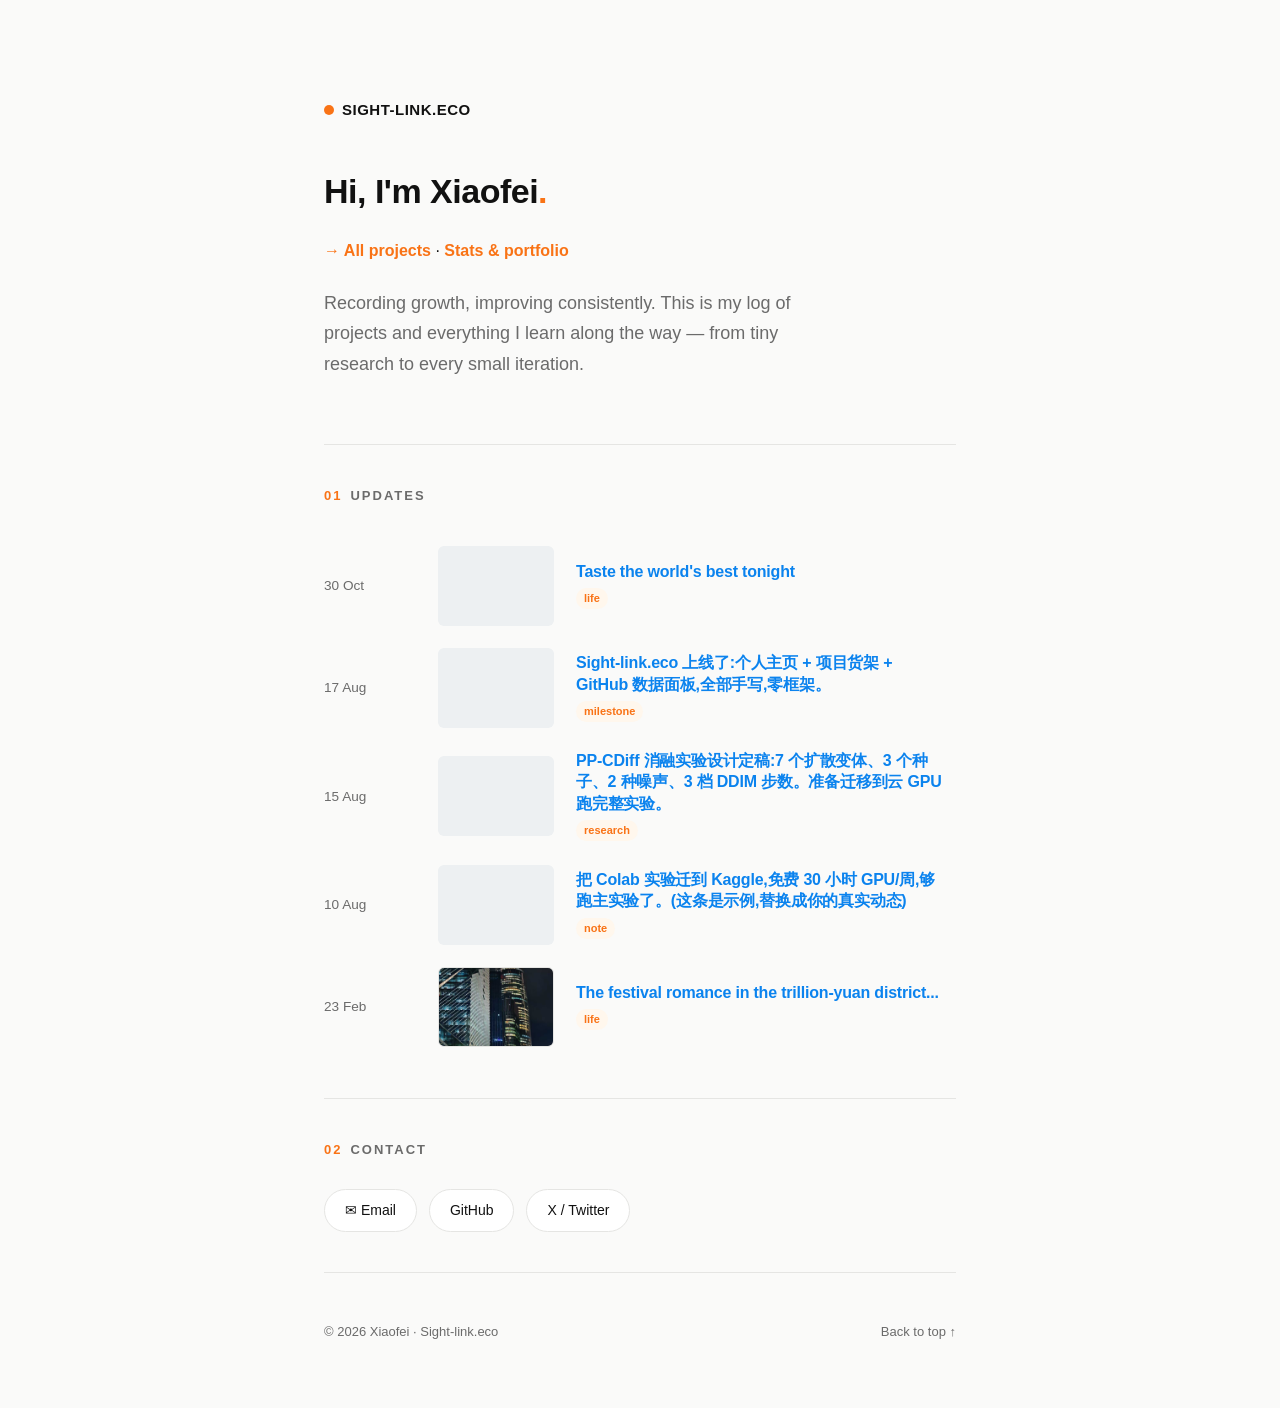
==== commit 89d259d0: "Update index.html" ====
--- a/index.html
+++ b/index.html
@@ -115,8 +115,8 @@
     <h1>Hi, I'm Xiaofei<span class="accent">.</span></h1>
     <p style="margin-bottom: 24px;"><a href="projects.html" style="color: var(--accent); font-weight: 600; text-decoration: none;">→ All projects</a> · <a href="stats.html" style="color: var(--accent); font-weight: 600; text-decoration: none;">Stats &amp; portfolio</a></p>
     <p class="tagline">
-      Recording growth, shipping consistently. This is my log of projects
-      and everything I learn along the way — from brain MRI denoising
+      Recording growth, improving consistently. This is my log of projects
+      and everything I learn along the way — from tiny
       research to every small iteration.
     </p>
   </header>
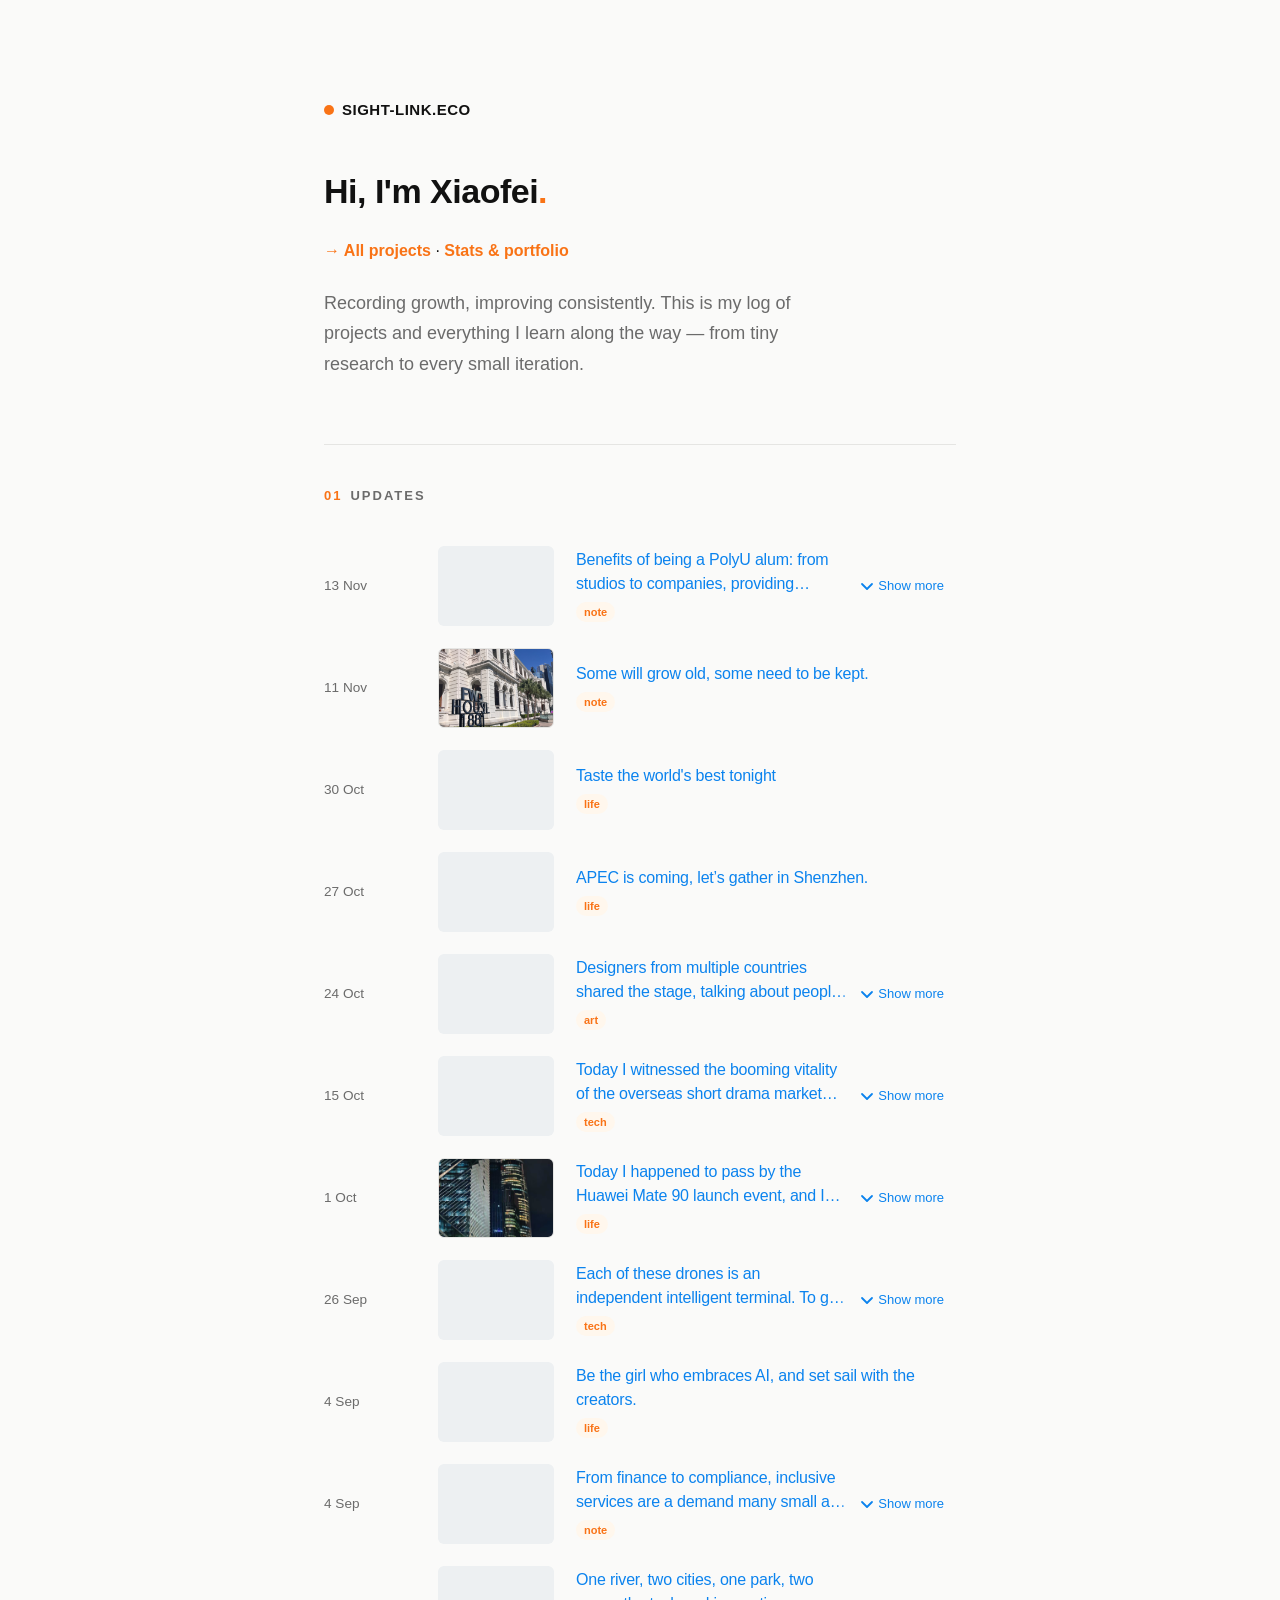
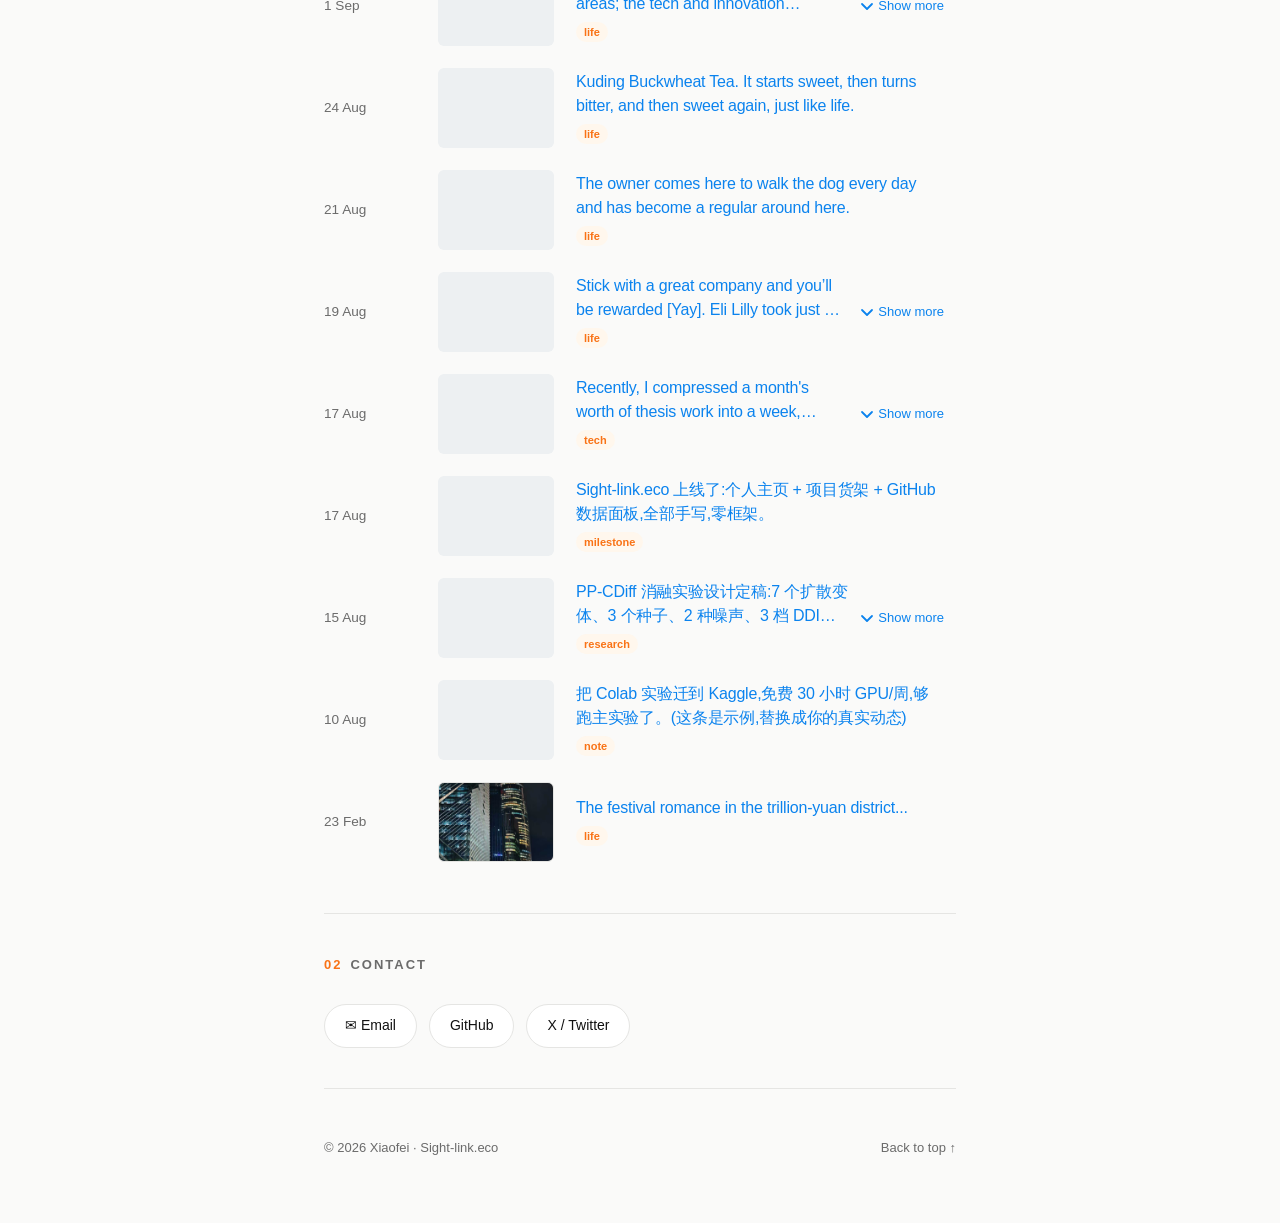
==== commit 85aab6e2: "Update index.html" ====
--- a/index.html
+++ b/index.html
@@ -65,12 +65,30 @@
     background: #edf0f2; border: 1px solid var(--border);
   }
   .post-thumb.placeholder { border-color: transparent; }
+  .post-title-wrap { position: relative; }
   .post-title {
-    display: block; font-size: 16px; font-weight: 700; line-height: 1.35;
-    letter-spacing: -0.2px; color: var(--post-link);
-    text-decoration: none; overflow-wrap: anywhere;
-  }
-  a.post-title:hover { text-decoration: underline; }
+    display: block; font-size: 16px; font-weight: 400; line-height: 1.5;
+    letter-spacing: -0.2px; color: var(--post-link); overflow-wrap: anywhere;
+  }
+  .post-title-text {
+    display: -webkit-box; -webkit-box-orient: vertical; -webkit-line-clamp: 2;
+    line-clamp: 2; overflow: hidden; text-decoration: none; color: inherit;
+  }
+  .post-title-text.clamped { padding-right: 96px; }
+  .post-title-text.expanded { -webkit-line-clamp: unset; line-clamp: unset; overflow: visible; padding-right: 0; }
+  .post-toggle {
+    position: absolute; right: 0; bottom: 0;
+    display: none; align-items: center; gap: 3px;
+    border: 0; padding: 0 0 0 20px; margin: 0;
+    background: linear-gradient(90deg, rgba(250,250,249,0), var(--bg) 16px);
+    font-size: 13px; font-weight: 400; line-height: 1.5; color: var(--post-link);
+    cursor: pointer; white-space: nowrap;
+  }
+  .post-toggle.show { display: inline-flex; }
+  .post-toggle .chev { transition: transform .15s ease; }
+  .post-toggle.expanded .chev { transform: rotate(180deg); }
+  .post-toggle:hover .lbl { text-decoration: underline; }
+  a.post-title-text:hover { text-decoration: underline; }
   .post-tag {
     display: inline-block; margin-top: 6px; padding: 1px 8px;
     font-size: 11px; font-weight: 700; border-radius: 999px;
@@ -174,15 +192,18 @@
       const thumb = image
         ? `<img class="post-thumb" src="${esc(image)}" alt="${esc(it.text)}" loading="lazy">`
         : `<span class="post-thumb placeholder" aria-hidden="true"></span>`;
+      const text = `<span class="post-title-text">${esc(it.text)}</span>`;
       const title = it.link
-        ? `<a class="post-title" href="${esc(it.link)}" target="_blank" rel="noopener">${esc(it.text)}</a>`
-        : `<span class="post-title">${esc(it.text)}</span>`;
+        ? `<a class="post-title" href="${esc(it.link)}" target="_blank" rel="noopener">${text}</a>`
+        : `<div class="post-title">${text}</div>`;
+      const chevron = `<svg class="chev" width="16" height="16" viewBox="0 0 16 16" fill="none" aria-hidden="true"><path d="M3 6l5 5 5-5" stroke="currentColor" stroke-width="1.8" stroke-linecap="round" stroke-linejoin="round"/></svg>`;
+      const toggle = `<button class="post-toggle" type="button" aria-expanded="false">${chevron}<span class="lbl">Show more</span></button>`;
       const tag = it.tag ? `<span class="post-tag">${esc(it.tag)}</span>` : "";
       return `
         <div class="post">
           <span class="post-date">${fmtDate(it.date)}</span>
           ${thumb}
-          <div>${title}${tag ? `<div>${tag}</div>` : ""}</div>
+          <div class="post-body"><div class="post-title-wrap">${title}${toggle}</div>${tag ? `<div>${tag}</div>` : ""}</div>
         </div>`;
     }).join("");
 
@@ -195,7 +216,34 @@
         img.replaceWith(span);
       });
     });
-  }
+
+    // Only show the expand/collapse control when the text actually exceeds two lines.
+    el.querySelectorAll(".post-body").forEach(body => {
+      const textEl = body.querySelector(".post-title-text");
+      const btn = body.querySelector(".post-toggle");
+      // Measure in the collapsed state (the default), so decide before any click.
+      const clamped = textEl.scrollHeight > textEl.clientHeight + 1;
+      btn.classList.toggle("show", clamped);
+      textEl.classList.toggle("clamped", clamped);
+      btn.addEventListener("click", () => {
+        const expanded = textEl.classList.toggle("expanded");
+        btn.classList.toggle("expanded", expanded);
+        btn.querySelector(".lbl").textContent = expanded ? "Show less" : "Show more";
+        btn.setAttribute("aria-expanded", expanded ? "true" : "false");
+        btn.classList.add("show");
+      });
+    });
+  }
+
+  function refreshClamps() {
+    document.querySelectorAll(".post-body").forEach(body => {
+      const textEl = body.querySelector(".post-title-text");
+      const btn = body.querySelector(".post-toggle");
+      if (textEl.classList.contains("expanded")) { btn.classList.add("show"); return; }
+      btn.classList.toggle("show", textEl.scrollHeight > textEl.clientHeight + 1);
+    });
+  }
+  window.addEventListener("resize", refreshClamps);
 
   async function loadPosts() {
     try {
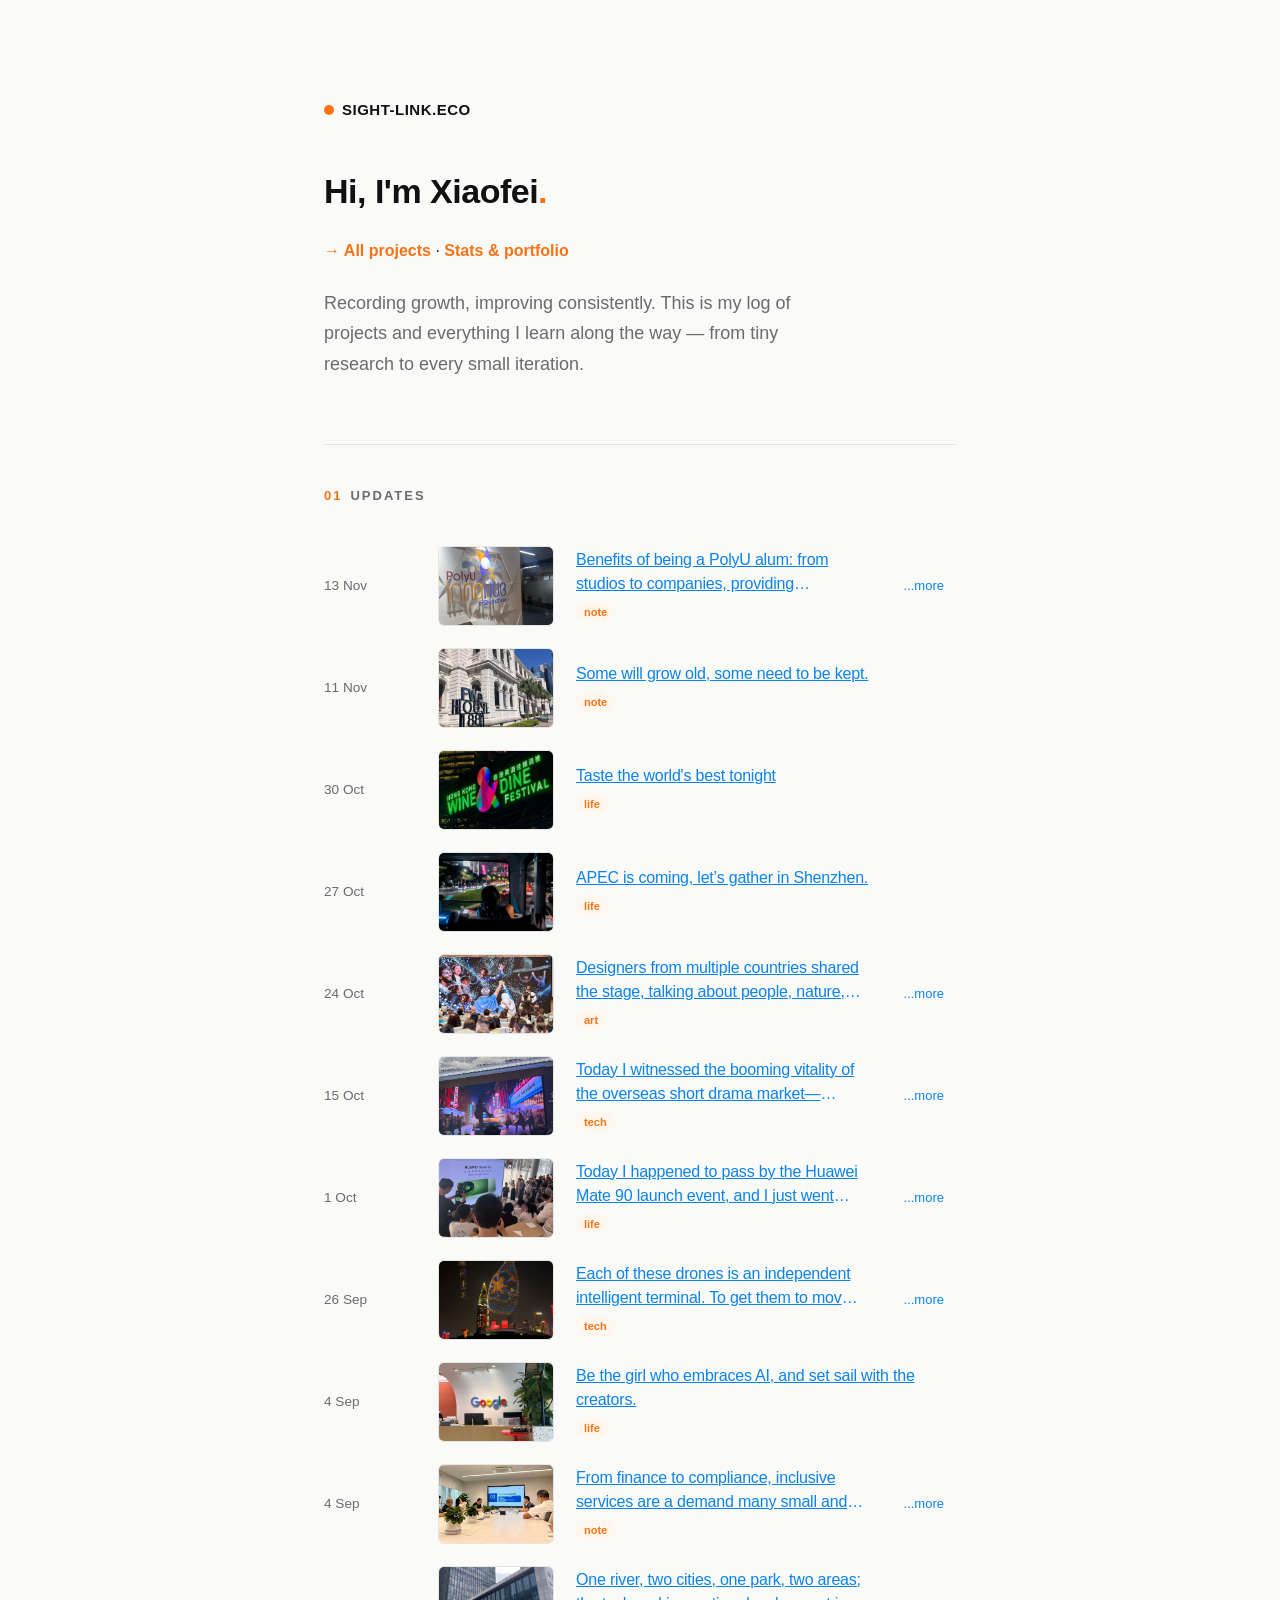
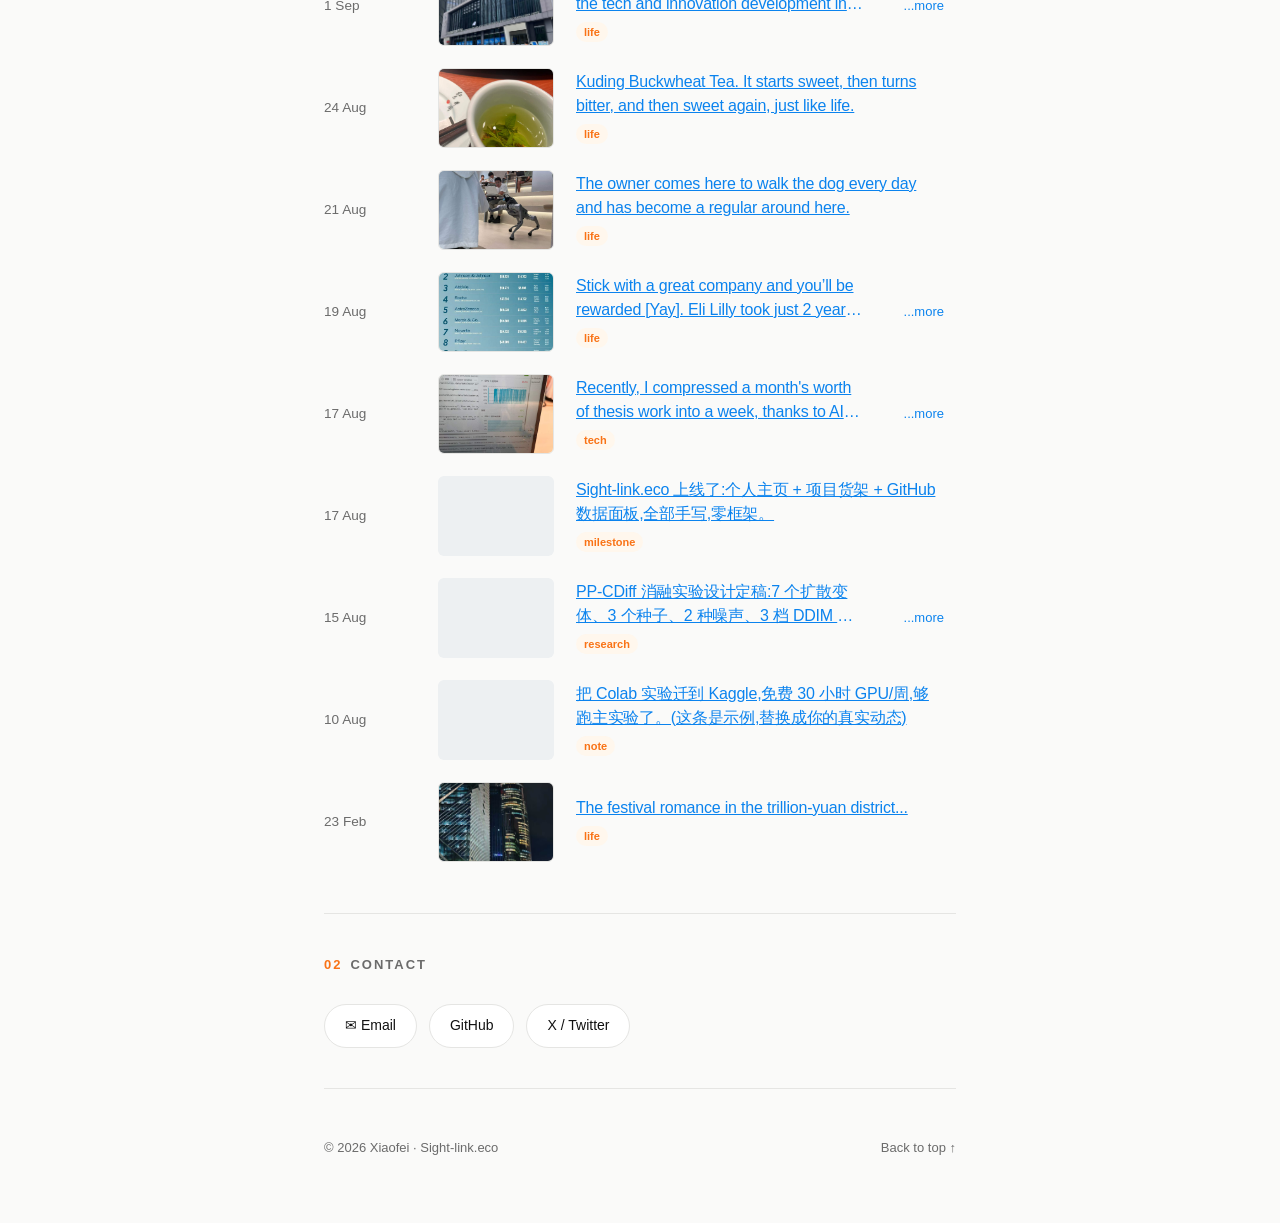
==== commit 12ba9dc3: "Add post detail pages with multi-image gallery; simplify toggle to ...more/...less" ====
--- a/index.html
+++ b/index.html
@@ -65,6 +65,7 @@
     background: #edf0f2; border: 1px solid var(--border);
   }
   .post-thumb.placeholder { border-color: transparent; }
+  .thumb-link { display: block; line-height: 0; }
   .post-title-wrap { position: relative; }
   .post-title {
     display: block; font-size: 16px; font-weight: 400; line-height: 1.5;
@@ -74,7 +75,7 @@
     display: -webkit-box; -webkit-box-orient: vertical; -webkit-line-clamp: 2;
     line-clamp: 2; overflow: hidden; text-decoration: none; color: inherit;
   }
-  .post-title-text.clamped { padding-right: 96px; }
+  .post-title-text.clamped { padding-right: 78px; }
   .post-title-text.expanded { -webkit-line-clamp: unset; line-clamp: unset; overflow: visible; padding-right: 0; }
   .post-toggle {
     position: absolute; right: 0; bottom: 0;
@@ -85,8 +86,6 @@
     cursor: pointer; white-space: nowrap;
   }
   .post-toggle.show { display: inline-flex; }
-  .post-toggle .chev { transition: transform .15s ease; }
-  .post-toggle.expanded .chev { transform: rotate(180deg); }
   .post-toggle:hover .lbl { text-decoration: underline; }
   a.post-title-text:hover { text-decoration: underline; }
   .post-tag {
@@ -178,26 +177,34 @@
 
   // Tolerate an old typo where the image path was used as a JSON key instead of "image".
   function imageOf(it) {
+    if (Array.isArray(it.images) && it.images.length) return it.images.find(Boolean) || "";
     if (it.image) return it.image;
     const stray = Object.keys(it).find(k => /^images?\//i.test(k));
     return stray || "";
   }
 
+  // Same stable id as post.html, so list links keep working after reordering.
+  function postId(it) {
+    const s = String(it.date) + "|" + String(it.text);
+    let h = 2166136261;
+    for (let i = 0; i < s.length; i++) { h ^= s.charCodeAt(i); h = Math.imul(h, 16777619); }
+    return String(it.date) + "-" + (h >>> 0).toString(16).padStart(8, "0");
+  }
+
   function renderPosts(items) {
     const el = document.getElementById("posts-list");
     const list = items.slice().sort((a, b) => String(b.date).localeCompare(String(a.date)));
 
     el.innerHTML = list.map(it => {
+      const href = `post.html?id=${encodeURIComponent(postId(it))}`;
       const image = imageOf(it);
-      const thumb = image
+      const thumbInner = image
         ? `<img class="post-thumb" src="${esc(image)}" alt="${esc(it.text)}" loading="lazy">`
         : `<span class="post-thumb placeholder" aria-hidden="true"></span>`;
+      const thumb = `<a class="thumb-link" href="${href}" aria-label="Read: ${esc(it.text)}">${thumbInner}</a>`;
       const text = `<span class="post-title-text">${esc(it.text)}</span>`;
-      const title = it.link
-        ? `<a class="post-title" href="${esc(it.link)}" target="_blank" rel="noopener">${text}</a>`
-        : `<div class="post-title">${text}</div>`;
-      const chevron = `<svg class="chev" width="16" height="16" viewBox="0 0 16 16" fill="none" aria-hidden="true"><path d="M3 6l5 5 5-5" stroke="currentColor" stroke-width="1.8" stroke-linecap="round" stroke-linejoin="round"/></svg>`;
-      const toggle = `<button class="post-toggle" type="button" aria-expanded="false">${chevron}<span class="lbl">Show more</span></button>`;
+      const title = `<a class="post-title" href="${href}">${text}</a>`;
+      const toggle = `<button class="post-toggle" type="button" aria-expanded="false"><span class="lbl">...more</span></button>`;
       const tag = it.tag ? `<span class="post-tag">${esc(it.tag)}</span>` : "";
       return `
         <div class="post">
@@ -228,7 +235,7 @@
       btn.addEventListener("click", () => {
         const expanded = textEl.classList.toggle("expanded");
         btn.classList.toggle("expanded", expanded);
-        btn.querySelector(".lbl").textContent = expanded ? "Show less" : "Show more";
+        btn.querySelector(".lbl").textContent = expanded ? "...less" : "...more";
         btn.setAttribute("aria-expanded", expanded ? "true" : "false");
         btn.classList.add("show");
       });
